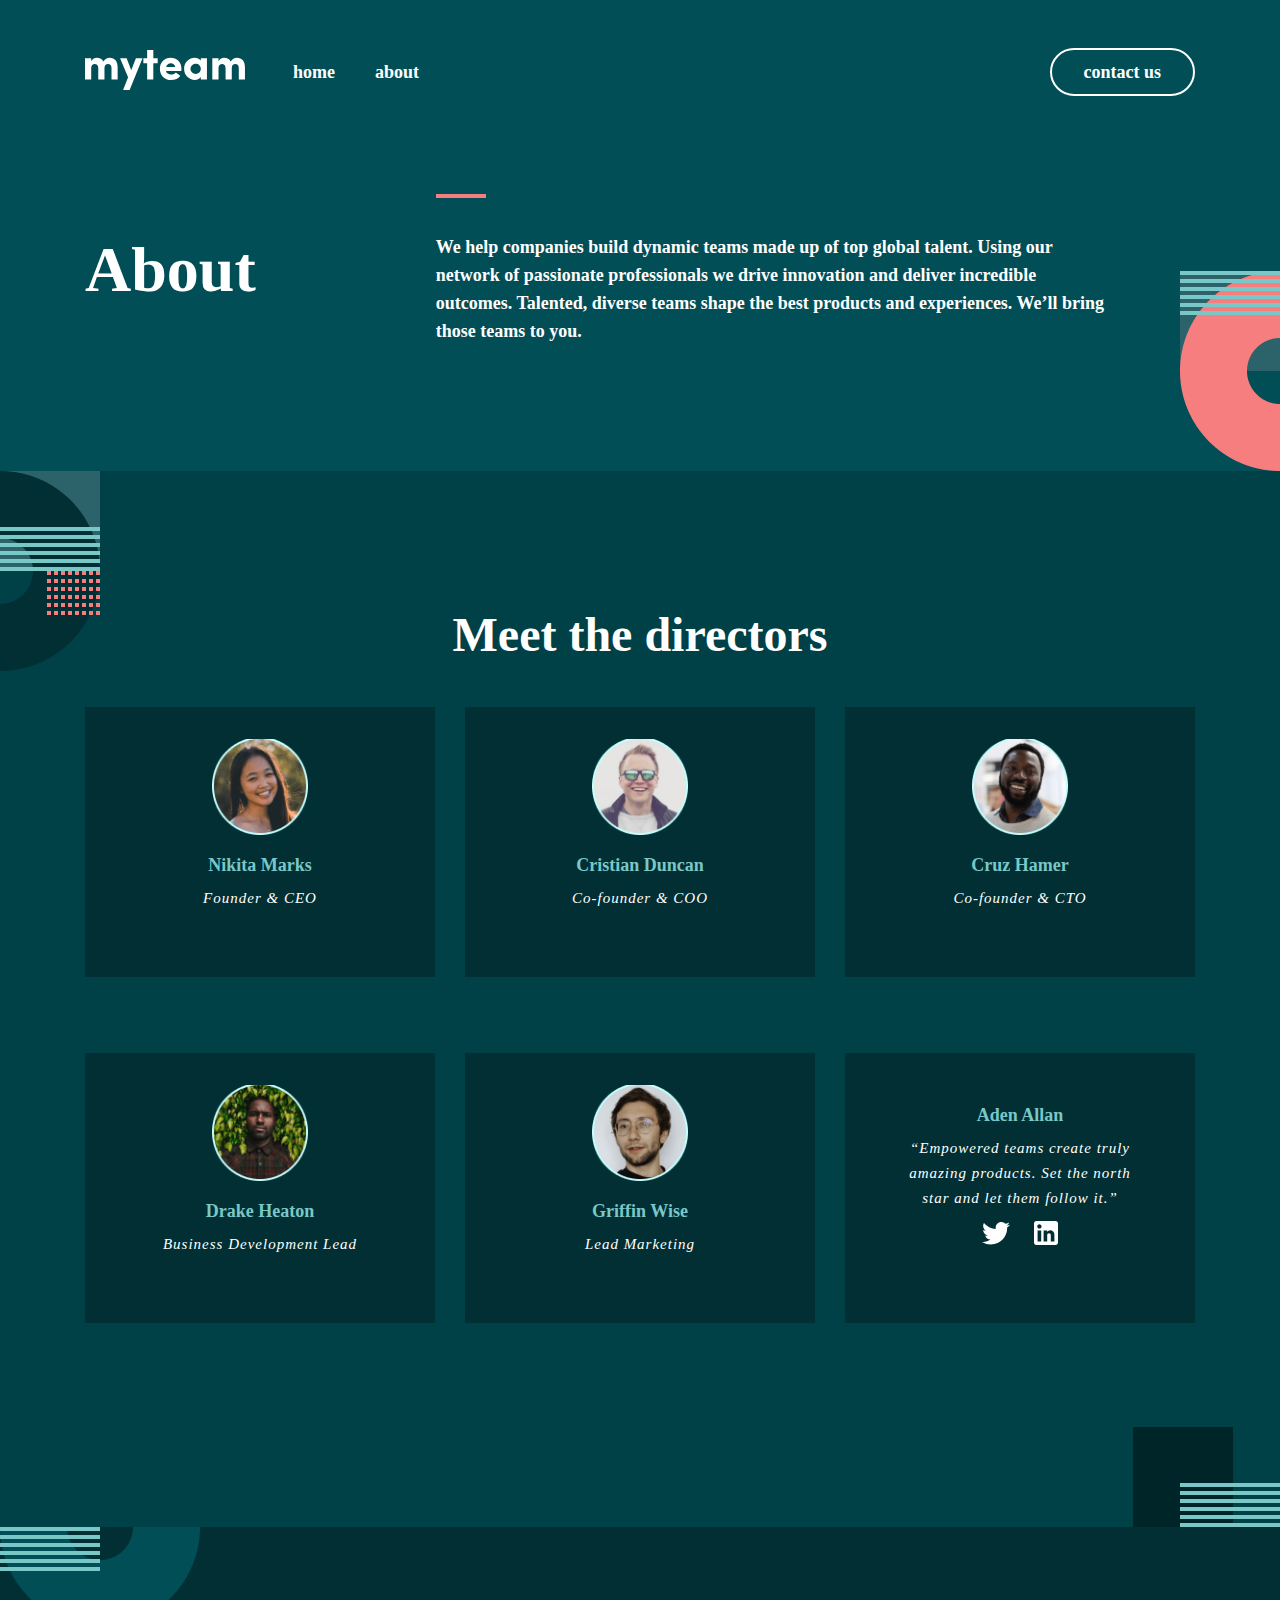
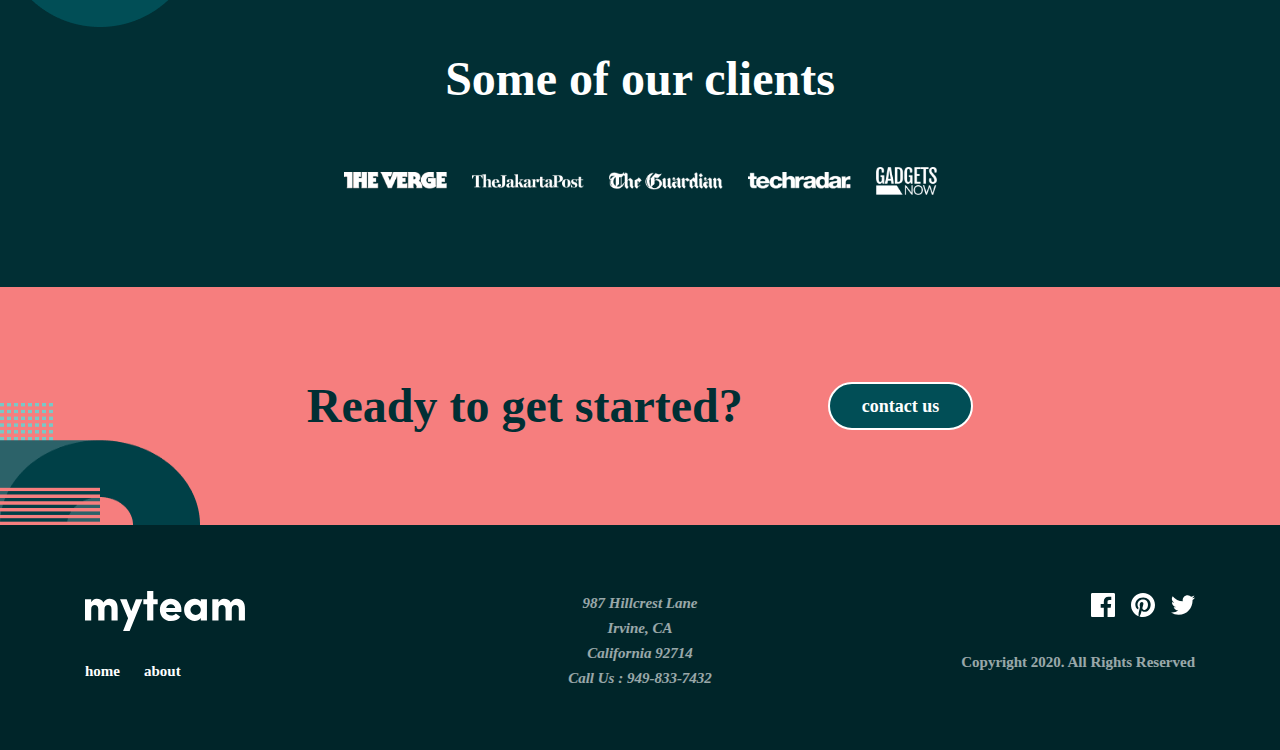
==== about-page.html @ 1e16a273 "add about page and contacts page" ====
<!DOCTYPE html>
<html lang="en">
<head>
  <meta charset="UTF-8">
  <meta http-equiv="X-UA-Compatible" content="IE=edge">
  <meta name="viewport" content="width=device-width, initial-scale=1.0">
  <title>Document</title>
  <link rel="stylesheet" href="./css/main.min.css">
</head>
<body>
    <div id="about">
        <div class="container">
            <div class="about__wrapper">

                <header class="hero__header site-header">
                    <div class="site-header__left">
                        <a class="site-header__logo-link" href="#index.html">
                            <img class=site-header__logo-img" src="./images/site-logo.svg" alt="Header logom images" width="160" height="40">
                        </a>
                        <nav class="site-header__nav nav">
                            <ul class="nav__list">
                                <li class="nav__item">
                                    <a href="index.html" class="nav__link">home</a>
                                </li>
                                <li class="nav__item">
                                    <a href="about-page.html" class="nav__link">about</a>
                                </li>
                            </ul>
                        </nav>
                    </div>
                    <a class="site-header__button" href="contacts.html" type="button">contact us</a>
                        
                            <div class="humburger">
                                <span class="humburger__content"></span>
                                <div class="humburger-box">
                                    <ul class="humburger__list">
                                        <li class="humburger__item">
                                            <a href="index.html" class="humburger__link">home</a>
                                        </li>
                                        <li class="humburger__item">
                                            <a href="about-page.html" class="humburger__link">about</a>
                                        </li>
                                        <li class="humburger__item">
                                            <a class="humburger__button" href="contacts.html" type="button">contact us</a>
                                        </li>
                                    </ul>
                                 
                                </div>
                            </div>    
                </header>
                <div class="about__hero-wrapper">
                    <h1 class="about__hero-title">About</h1>
                    <p class="about__hero-text">We help companies build dynamic teams made up of top global talent. Using our network of passionate professionals we drive innovation and deliver incredible outcomes. Talented, diverse teams shape the best products and experiences. We’ll bring those teams to you.</p>
                </div>
            </div>
        </div>
    </div>
    <section id="directors">
        <div class="container">
            <h2 class="directors__title">Meet the directors</h2>
            <ul class="directors__list">
                <li class="directors__item">
                    <img class="directors__item-img" src="./images/director-one.png" alt="Nikita director" width="96" height="96">
                    <span class="directors__item-name">Nikita Marks</span>
                    <span class="directors__item-company">Founder & CEO</span>
                </li>
                <li class="directors__item">
                    <img class="directors__item-img" src="./images/director-two.png" alt="Cristina director" width="96" height="96">
                    <span class="directors__item-name">Cristian Duncan</span>
                    <span class="directors__item-company">Co-founder & COO</span>
                </li>
                <li class="directors__item">
                    <img class="directors__item-img" src="./images/director-three.png" alt="Cruz director" width="96" height="96">
                    <span class="directors__item-name">Cruz Hamer</span>
                    <span class="directors__item-company">Co-founder & CTO</span>
                </li>
                <li class="directors__item">
                    <img class="directors__item-img" src="./images/director-four.png" alt="Drake director" width="96" height="96">
                    <span class="directors__item-name">Drake Heaton</span>
                    <span class="directors__item-company">Business Development Lead</span>
                </li>
                <li class="directors__item">
                    <img class="directors__item-img" src="./images/director-five.png" alt="Griffin director" width="96" height="96">
                    <span class="directors__item-name">Griffin Wise</span>
                    <span class="directors__item-company">Lead Marketing</span>
                </li>
                <li class="directors__item">
                    <span class="directors__item-name">Aden Allan</span>
                    <span class="directors__item-company directors__item-text">“Empowered teams create truly amazing products. Set the north star and let them follow it.”</span>
                    <span class="directors__item-last">
                        <img src="./images/twitter.svg" alt="twitter icon" width="28" height="24">
                        <img src="./images/in-icon.svg" alt="in-icon" width="24" height="15">
                    </span>
                </li>
            </ul>
        </div>
    </section>
    <section id="our-clients">
        <div class="container">
            <h2 class="our-clients__title">Some of our clients</h2>
            <ul class="our-clients__list">
                <li class="our-clients__item">
                    <img src="./images/our-client-one.png" alt="client-one" width="147" height="24">
                </li>
                <li class="our-clients__item">
                    <img src="./images/our-client-two.png" alt="client-two" width="162" height="20">
                </li>
                <li class="our-clients__item">
                    <img src="./images/our-client-three.png" alt="client-three" width="160" height="25">
                </li>
                <li class="our-clients__item">
                    <img src="./images/our-client-four.png" alt="client-four" width="147" height="25">
                </li>
                <li class="our-clients__item">
                    <img src="./images/our-client-five.png" alt="client-five" width="86" height="40">
                </li>
            </ul>
        </div>
    </section>
    <section id="ready-to-get">
        <div class="container">
            <div class="ready-to-get__wrapper">
                <h2 class="ready-to-get__title">Ready to get started?</h2>
                <a class="site-header__button" href="contacts.html" type="button">contact us</a>
            </div>
        </div>
    </section>
  <footer id="site-footer">
      <div class="container">
          <div class="site-footer__wrapper">
              
            <a href="#" class="site-footer__logo-link">
                <svg width="160" height="40" fill="none" xmlns="http://www.w3.org/2000/svg"><path fill-rule="evenodd" clip-rule="evenodd" d="M68.317 29.531V13.214H72.7V8.192h-4.383V0h-6.17v8.192h-3.793v5.022h3.793v16.317h6.17zM6.214 18.237V29.53H0V8.192h6.214v3.103c.508-1.101 1.235-1.972 2.18-2.612a6.251 6.251 0 013.27-.915c3.3 0 5.53 1.25 6.694 3.75 1.526-2.53 3.597-3.795 6.213-3.795s4.615.841 5.996 2.522c1.38 1.682 2.071 4.07 2.071 7.166v12.12H26.49V18.147c0-1.31-.313-2.343-.938-3.102-.654-.76-1.511-1.139-2.572-1.139-1.061 0-1.912.357-2.551 1.072-.64.714-.96 1.8-.96 3.259V29.53h-6.213V18.013c-.058-1.28-.4-2.284-1.025-3.013-.64-.73-1.468-1.094-2.485-1.094-1.018 0-1.86.35-2.53 1.05-.668.699-1.002 1.793-1.002 3.28zM57.498 8.192L44.635 40h-6.563l5.015-12.656-8.045-19.152h6.606l4.6 12.098 4.644-12.098h6.606zm37.794 17.455c-1.933 2.902-5.109 4.346-9.527 4.33-3.067 0-5.654-1.034-7.762-3.102-2.079-2.098-3.118-4.792-3.118-8.08 0-3.289 1.04-5.96 3.118-8.014 2.079-2.053 4.651-3.073 7.718-3.058 3.067 0 5.618 1.042 7.653 3.125 2.035 2.083 3.06 4.792 3.074 8.125 0 .03-.03.685-.087 1.965H81.077c.116 1.13.683 2.008 1.7 2.633 1.018.625 2.166.938 3.445.938 1.992 0 3.51-.67 4.557-2.009l4.513 3.147zm-5.102-8.683h-9.026c.233-1.16.814-2.068 1.745-2.723.9-.655 1.874-.967 2.921-.937a4.987 4.987 0 012.856.982c.858.625 1.36 1.518 1.504 2.678zm22.898 12.255c-1.177.506-2.303.744-3.379.714-2.863 0-5.349-1.027-7.456-3.08-2.108-2.054-3.162-4.725-3.162-8.014 0-3.288 1.09-5.96 3.271-8.013 2.18-2.054 4.629-3.088 7.347-3.103 1.105 0 2.238.246 3.401.737 1.163.49 2.057 1.19 2.682 2.098V8.192h6.148v21.34h-6.148v-2.434c-.625.908-1.526 1.615-2.704 2.12zm-2.376-5.313c-1.41 0-2.624-.476-3.641-1.428-1.047-.953-1.57-2.158-1.57-3.616 0-1.444.523-2.657 1.57-3.639 1.134-.967 2.376-1.45 3.728-1.45 1.352 0 2.522.476 3.51 1.428.989.952 1.483 2.172 1.483 3.66 0 1.489-.494 2.701-1.483 3.639-.988.938-2.187 1.406-3.597 1.406zm22.81-5.67v11.295h-6.213V8.192h6.213v3.103c.509-1.101 1.236-1.972 2.181-2.612a6.248 6.248 0 013.27-.915c3.299 0 5.531 1.25 6.693 3.75 1.527-2.53 3.598-3.795 6.214-3.795 2.616 0 4.615.841 5.996 2.522 1.38 1.682 2.071 4.07 2.071 7.166v12.12h-6.148V18.147c0-1.31-.313-2.343-.938-3.102-.654-.76-1.511-1.139-2.573-1.139-1.061 0-1.911.357-2.55 1.072-.64.714-.96 1.8-.96 3.259V29.53h-6.213V18.013c-.059-1.28-.4-2.284-1.025-3.013-.64-.73-1.468-1.094-2.486-1.094-1.017 0-1.86.35-2.529 1.05-.668.699-1.003 1.793-1.003 3.28z" fill="#fff"/></svg>
              </a>
        
            <nav class="footer-nav">
                   <ul class="footer-nav__list">
                       <li class="footer-nav__item">
                           <a href="index.html" class="footer-item__link">home</a>
                       </li>
                       <li class="footer-nav__item">
                            <a href="about-page.html" class="footer-item__link">about</a>
                        </li>
                   </ul>
            </nav>
            <address class="footer__address">987  Hillcrest Lane <br> Irvine, CA <br> California 92714 <br> Call Us : 949-833-7432</address>

            <ul class="footer__social-box social-box">
                <li class="social-box__item"><a href="#" class="social-box__link">
                    <!-- <img src="./images/facebook.svg" alt="Faacebook images" width="24" height="24">  -->
                    <svg class="social-box__img"  width="24" height="24" fill="none" xmlns="http://www.w3.org/2000/svg"><path d="M22.675 0H1.325C.593 0 0 .593 0 1.325v21.351C0 23.407.593 24 1.325 24H12.82v-9.294H9.692v-3.622h3.128V8.413c0-3.1 1.893-4.788 4.659-4.788 1.325 0 2.463.099 2.795.143v3.24l-1.918.001c-1.504 0-1.795.715-1.795 1.763v2.313h3.587l-.467 3.622h-3.12V24h6.116c.73 0 1.323-.593 1.323-1.325V1.325C24 .593 23.407 0 22.675 0z" fill="#fff"/></svg>
                </a></li>
                <li class="social-box__item"><a href="#" class="social-box__link">
                    <!-- <img src="./images/piterest.svg" alt="Pinterest images">  -->
                    <svg  class="social-box__img" width="24" height="24" fill="none" xmlns="http://www.w3.org/2000/svg"><path d="M12 0C5.373 0 0 5.372 0 12c0 5.084 3.163 9.426 7.627 11.174-.105-.949-.2-2.405.042-3.441.218-.937 1.407-5.965 1.407-5.965s-.359-.719-.359-1.782c0-1.668.967-2.914 2.171-2.914 1.023 0 1.518.769 1.518 1.69 0 1.029-.655 2.568-.994 3.995-.283 1.194.599 2.169 1.777 2.169 2.133 0 3.772-2.249 3.772-5.495 0-2.873-2.064-4.882-5.012-4.882-3.414 0-5.418 2.561-5.418 5.207 0 1.031.397 2.138.893 2.738a.36.36 0 01.083.345l-.333 1.36c-.053.22-.174.267-.402.161-1.499-.698-2.436-2.889-2.436-4.649 0-3.785 2.75-7.262 7.929-7.262 4.163 0 7.398 2.967 7.398 6.931 0 4.136-2.607 7.464-6.227 7.464-1.216 0-2.359-.631-2.75-1.378l-.748 2.853c-.271 1.043-1.002 2.35-1.492 3.146C9.57 23.812 10.763 24 12 24c6.627 0 12-5.373 12-12 0-6.628-5.373-12-12-12z" fill="#fff"/></svg>
                </a></li>
                <li class="social-box__item"><a href="#" class="social-box__link">
                   <!-- <img src="./images/twitter.svg" alt="Twitter images">  -->
                    <svg class="social-box__img" width="24" height="20" fill="none" xmlns="http://www.w3.org/2000/svg"><path d="M24 2.557a9.83 9.83 0 01-2.828.775A4.932 4.932 0 0023.337.608a9.864 9.864 0 01-3.127 1.195A4.916 4.916 0 0016.616.248c-3.179 0-5.515 2.966-4.797 6.045A13.978 13.978 0 011.671 1.149a4.93 4.93 0 001.523 6.574 4.903 4.903 0 01-2.229-.616c-.054 2.281 1.581 4.415 3.949 4.89a4.935 4.935 0 01-2.224.084 4.928 4.928 0 004.6 3.419A9.9 9.9 0 010 17.54a13.94 13.94 0 007.548 2.212c9.142 0 14.307-7.721 13.995-14.646A10.025 10.025 0 0024 2.557z" fill="#fff"/></svg>
                </a></li>
            </ul>
            <p class="footer__text">Copyright 2020. All Rights Reserved</p>
            </div>
        </div>
    
    
        </footer>
    </body>
</html>
---- css/main.min.css ----
/*! normalize.css v8.0.1 | MIT License | github.com/necolas/normalize.css */html{line-height:1.15;-webkit-text-size-adjust:100%}body{margin:0}main{display:block}h1{font-size:2em;margin:.67em 0}hr{box-sizing:content-box;height:0;overflow:visible}pre{font-family:monospace,monospace;font-size:1em}a{background-color:transparent}abbr[title]{border-bottom:none;text-decoration:underline;-webkit-text-decoration:underline dotted;text-decoration:underline dotted}b,strong{font-weight:bolder}code,kbd,samp{font-family:monospace,monospace;font-size:1em}small{font-size:80%}sub,sup{font-size:75%;line-height:0;position:relative;vertical-align:baseline}sub{bottom:-0.25em}sup{top:-0.5em}img{border-style:none}button,input,optgroup,select,textarea{font-family:inherit;font-size:100%;line-height:1.15;margin:0}button,input{overflow:visible}button,select{text-transform:none}button,[type=button],[type=reset],[type=submit]{-webkit-appearance:button}button::-moz-focus-inner,[type=button]::-moz-focus-inner,[type=reset]::-moz-focus-inner,[type=submit]::-moz-focus-inner{border-style:none;padding:0}button:-moz-focusring,[type=button]:-moz-focusring,[type=reset]:-moz-focusring,[type=submit]:-moz-focusring{outline:1px dotted ButtonText}fieldset{padding:.35em .75em .625em}legend{box-sizing:border-box;color:inherit;display:table;max-width:100%;padding:0;white-space:normal}progress{vertical-align:baseline}textarea{overflow:auto}[type=checkbox],[type=radio]{box-sizing:border-box;padding:0}[type=number]::-webkit-inner-spin-button,[type=number]::-webkit-outer-spin-button{height:auto}[type=search]{-webkit-appearance:textfield;outline-offset:-2px}[type=search]::-webkit-search-decoration{-webkit-appearance:none}::-webkit-file-upload-button{-webkit-appearance:button;font:inherit}details{display:block}summary{display:list-item}template{display:none}[hidden]{display:none}html{box-sizing:border-box;height:100%;scroll-behavior:smooth}*,*::before,*::after{box-sizing:inherit}body{display:flex;flex-direction:column;height:100%;padding:0;margin:0;font-family:Livvic;overflow-x:hidden;background-color:#fff}img{max-width:100%;height:auto}@font-face{font-family:"Livvic";src:url("./fonts/Livvic-Bold.woff2") format("woff2"),url("./fonts/Livvic-Bold.woff") format("woff");font-weight:bold;font-style:normal;font-display:swap}@font-face{font-family:"Livvic";src:url("./fonts/Livvic-SemiBold.woff2") format("woff2"),url("./fonts/Livvic-SemiBold.woff") format("woff");font-weight:600;font-style:normal;font-display:swap}@font-face{font-family:"Livvic";src:url("./fonts/Livvic-SemiBoldItalic.woff2") format("woff2"),url("./fonts/Livvic-SemiBoldItalic.woff") format("woff");font-weight:600;font-style:italic;font-display:swap}@font-face{font-family:"Livvic";src:url("./fonts/Livvic-Medium.woff2") format("woff2"),url("./fonts/Livvic-Medium.woff") format("woff");font-weight:500;font-style:normal;font-display:swap}.visually-hidden{clip:rect(0 0 0 0);-webkit-clip-path:inset(50%);clip-path:inset(50%);height:1px;overflow:hidden;position:absolute;white-space:nowrap;width:1px}.container{max-width:1150px;margin-left:auto;margin-right:auto;padding-left:20px;padding-right:20px}.site-header{display:flex;align-items:center;justify-content:space-between;margin-bottom:80px}.site-header__left{display:flex;align-items:center}.site-header__nav{display:none}.site-header__button{display:none}.humburger{position:relative;width:35px;height:35px;border-radius:15%;display:flex;justify-content:center;align-items:center}.humburger-box{display:none;position:fixed;width:250px;height:200vh;top:0px;right:0px;background-color:#2c6269;z-index:1}.humburger__content{position:relative;display:block;width:50%;height:2px;background-color:#fff;border-radius:10px;z-index:2}.humburger__button{display:inline-block;display:inline-block;text-decoration:none;border:2px solid #fff;border-radius:24px;color:#fff;padding:6px 25px;font-size:14px;line-height:20px;background:#014e56;font-style:normal;font-weight:600;transition:all .3s ease;margin-top:8px}.humburger__button:hover{background-color:#fff;color:#002529;cursor:pointer}.humburger__content::before{display:block;position:absolute;width:100%;top:-8px;height:2px;background-color:#fff;content:" ";transition:all .2s ease-in;transform-origin:center}.humburger__content::after{position:absolute;content:"";display:block;width:100%;height:2px;background-color:#fff;top:8px;transition:all .2s ease-in;transform-origin:center}.humburger__list{list-style-type:none;padding:0;margin:0;width:200px;position:absolute;right:30px;top:120px}.humburger__link{display:inline-block;text-decoration:none;font-style:normal;font-weight:600;font-size:18px;line-height:28px;color:#fff}.humburger__link:hover{color:#f67e7e}.humburger:hover .humburger-box{display:block}.humburger:hover .humburger__content{height:0}.humburger:hover+.humburger-box{display:block}.humburger:hover .humburger__content::before{transform:translateY(8px) rotate(45deg)}.humburger:hover .humburger__content::after{transform:translateY(-8px) rotate(-45deg)}@media only screen and (min-width: 426PX){.humburger{width:45px;height:45px}}@media only screen and (min-width: 600px){.humburger{display:none}.site-header__nav{display:block;margin-left:48px}.nav__list{list-style-type:none;padding:0;margin:0;display:flex}.nav__item~.nav__item{margin-left:40px}.nav__link{display:inline-block;text-decoration:none;color:#fff;font-style:normal;font-weight:600;font-size:18px;line-height:28px;transition:all .3s ease}.nav__link:hover{color:#f67e7e}.site-header__button{display:inline-block;text-decoration:none;display:block;border:2px solid #fff;border-radius:24px;color:#fff;padding:8px 32px;font-size:18px;line-height:28px;background:#014e56;font-style:normal;font-weight:600;transition:all .3s ease}.site-header__button:hover{background-color:#fff;color:#002529;cursor:pointer}.site-header__button:active{background-color:#c52222}}.hero{background-color:#014e56}.hero__wrapper{padding-top:48px;padding-bottom:197px;background-image:url(../images/hero-bg-img-2.png);background-repeat:no-repeat;background-size:310px auto;background-position:bottom 0px center}.hero__title{max-width:200px;font-style:normal;font-weight:bold;font-size:40px;line-height:40px;color:#fff;text-align:center;margin:0;margin-bottom:18px;margin-left:auto;margin-right:auto}.hero__title--red-word{color:#f67e7e}.hero__text{font-style:normal;font-weight:600;font-size:15px;line-height:28px;color:#fff;text-align:center;margin:0}@media only screen and (min-width: 426PX){.hero__title{max-width:500px;margin-left:auto;margin-right:auto;font-size:64px;line-height:56px}}@media only screen and (min-width: 600PX){.hero__title{max-width:500px;margin-left:auto;margin-right:auto;font-size:64px;line-height:56px}.hero__text{width:430px;margin-left:auto;margin-right:auto}}@media only screen and (min-width: 1000px){.hero{background-image:url(../images/hero-bg-img-left.png);background-repeat:no-repeat;background-size:100px auto;background-position:left center}.hero__wrapper{background-position:bottom 0 right 60px}.hero__content{display:flex;align-items:flex-end;justify-content:space-between}.hero__title{max-width:635px;font-weight:bold;font-size:100px;line-height:100px;text-align:left;margin:0}.hero__text{max-width:400px;text-align:left;font-weight:600;font-size:18px;line-height:28px;margin:0}.hero__text::before{content:"";display:block;width:50px;height:4px;background-color:#79c8c7;margin-bottom:70px}}#manage-build{background-color:#012f34;background-image:url(../images/manage-build-bg-right.png);background-repeat:no-repeat;background-position:top 0 right 0}.manage-build__wrapper{padding-top:198px;padding-bottom:64px}.manage-build__title{width:220px;font-style:normal;font-weight:bold;font-size:32px;line-height:32px;color:#fff;margin:0;margin-bottom:56px;position:relative}.manage-build__title::before{width:50px;height:4px;background-color:#f67e7e;display:block;content:"";position:absolute;top:-32px}.manage-build__list{list-style-type:none;padding:0;margin:0}.manage-build__item{text-align:center;position:relative}.manage-build__item~.manage-build__item{margin-top:48px}.manage-build__icon-place{width:56px;height:56px;background-color:#2c6269;border-radius:50%;display:block;margin-left:auto;margin-right:auto;position:relative}.manage-build__item:nth-child(1) .manage-build__icon-place:before{background-image:url(../images/Experienced-Individuals-icon.svg);background-repeat:no-repeat;background-size:50px auto;position:absolute;left:-13px;top:-14px;width:56px;height:56px;display:inline-block;content:""}.manage-build__item:nth-child(2) .manage-build__icon-place:before{background-image:url(../images/Easy-to-Implement.svg);background-repeat:no-repeat;background-size:50px auto;position:absolute;left:-13px;top:-14px;width:56px;height:56px;display:inline-block;content:""}.manage-build__item:nth-child(3) .manage-build__icon-place:before{background-image:url(../images/Enhanced-Productivity.svg);background-repeat:no-repeat;background-size:50px auto;position:absolute;left:-13px;top:-14px;width:56px;height:56px;display:inline-block;content:""}.manage-build__item-title{font-style:normal;font-weight:bold;font-size:18px;line-height:28px;color:#f67e7e;margin:0;margin-bottom:8px}.manage-build__item-text{font-style:normal;font-weight:600;font-size:15px;line-height:25px;color:#fff;mix-blend-mode:normal;opacity:.8;margin:0;padding:0;text-align:center}@media only screen and (min-width: 480px){.manage-build__title{width:370px}}@media only screen and (min-width: 555px){.manage-build__title{width:445px}}@media only screen and (min-width: 668px){.manage-build__title{width:573px;text-align:left;padding-right:80px;margin-left:auto;margin-right:auto}.manage-build__item{width:573px;-moz-text-align-last:left;text-align-last:left;padding-left:80px;margin-left:auto;margin-right:auto}.manage-build__item-text{text-align:left}.manage-build__icon-place{position:absolute;left:0;top:16px}}@media only screen and (min-width: 1000px){.manage-build__title{font-size:48px;line-height:48px;width:445px}.manage-build__wrapper{display:flex}}#sucsess-stories{background-color:#004047;background-image:url(../images/sucsess-stories-bg-top-img.png),url(../images/sucsess-stories-bg-bottom-img.png);background-size:147px 100px,200px 100px;background-position:left 0 top 0,bottom 0 right 0;background-repeat:no-repeat}.sucsess-stories__wrapper{padding-top:140px;padding-bottom:140px;display:block}.sucsess-stories__title{max-width:530px;margin-left:auto;margin-right:auto;font-style:normal;font-weight:bold;font-size:32px;line-height:32px;text-align:center;color:#fff;margin-bottom:84px}.sucsess-stories__title--blue{color:#79c8c7}.sucsess-stories__list{list-style-type:none;padding:0;margin:0}.sucsess-stories__item::before{background-image:url(../images/comma.png);background-size:67px 56px;background-repeat:no-repeat;width:67px;height:56px;display:block;margin-left:auto;margin-right:auto;margin-bottom:-21px;content:""}.sucsess-stories__item:not(:last-child){margin-bottom:80px}.sucsess-stories__item-text{max-width:534px;color:#fff;font-style:normal;font-weight:600;font-size:15px;line-height:25px;text-align:center;margin:0;margin-left:auto;margin-right:auto;margin-bottom:16px}.sucsess-stories__item-title{font-style:normal;font-weight:bold;font-size:18px;line-height:28px;text-align:center;color:#79c8c7;display:block;margin-bottom:2px}.sucsess-stories__item-subtitle{font-style:italic;font-weight:500;font-size:13px;line-height:18px;text-align:center;color:#fff;display:block}.sucsess-stories__item-img{display:block;margin-left:auto;margin-right:auto;margin-top:16px}@media only screen and (min-width: 920px){.sucsess-stories__title{font-weight:bold;font-size:48px;line-height:48px;text-align:center;max-width:900px}.sucsess-stories__list{display:flex;justify-content:space-between;align-items:flex-start}.sucsess-stories__item~.sucsess-stories__item{margin-left:40px}}#ready-to-get{background-color:#f67e7e;background-image:url(../images/ready-to-get-started-bg-img.png);background-repeat:no-repeat;background-size:200px 122px;background-position:left 0 bottom 0}.ready-to-get__wrapper{padding-top:95px;padding-bottom:95px;display:flex;flex-direction:column;align-items:center}.ready-to-get__title{font-style:normal;font-weight:bold;font-size:32px;line-height:32px;text-align:center;color:#012f34;width:280px;margin:0;margin-bottom:24px}.ready-to-get__button{display:inline-block;text-decoration:none;border:2px solid #012f34;background:#f67e7e;padding:9px 33px 11px 32px;border-radius:24px;font-style:normal;font-weight:600;font-size:18px;line-height:28px;color:#012f34;outline:none;transition:all .3s ease}.ready-to-get__button:hover{background-color:#012f34;color:#fff;cursor:pointer}.ready-to-get__button:active{color:#f67e7e;background-color:#fff;border:2px solid #012f34}@media only screen and (min-width: 600px){.ready-to-get__wrapper{flex-direction:row;justify-content:center;align-items:center}.ready-to-get__title{width:auto;margin:0;margin-right:85px}}@media only screen and (min-width: 800px){.ready-to-get__title{font-size:48px;line-height:48px}}#site-footer{background-color:#002529}.site-footer__wrapper{padding-top:66px;padding-bottom:66px;display:flex;flex-direction:column;align-items:center;position:relative}.site-footer__logo-link{display:inline-block;text-decoration:none;margin-bottom:24px}.footer-nav__list{list-style-type:none;padding:0;margin:0;display:flex;align-items:center;justify-content:center;margin-bottom:24px}.footer-nav__item~.footer-nav__item{margin-left:24px}.footer-item__link{display:inline-block;text-decoration:none;font-style:normal;font-weight:600;font-size:15px;line-height:25px;color:#fff}.footer-nav__item:hover .footer-item__link{color:#f67e7e}.footer-nav__item:active .footer-item__link{transform:scale(0.9)}.footer__address{font-style:italic;font-weight:600;font-size:15px;line-height:25px;text-align:center;mix-blend-mode:normal;opacity:.6;color:#fff;margin-bottom:40px}.footer__social-box{list-style-type:none;padding:0;margin:0;display:flex;align-items:center;justify-content:center}.social-box__img{transition:all .3s ease}.social-box__img:hover path{fill:#f67e7e}.social-box__item~.social-box__item{margin-left:16px}.footer__text{font-style:normal;font-weight:600;font-size:15px;line-height:25px;text-align:center;color:#fff;mix-blend-mode:normal;opacity:.6}@media only screen and (min-width: 600px){.site-footer__wrapper{display:block}.footer-nav__list{justify-content:flex-start;position:relative;margin:0;margin-top:25px}.footer__address{text-align:right;margin-top:-110px}.footer__social-box{justify-content:flex-start}.footer__text{text-align:right;position:absolute;right:0;bottom:60px}}@media only screen and (min-width: 770px){.site-footer__wrapper{display:block}.footer-nav__list{justify-content:flex-start;position:relative;margin:0}.footer__address{text-align:center;position:absolute;margin:0;top:66px;left:50%;transform:translate(-50%)}.footer__social-box{justify-content:flex-end;position:absolute;right:0;top:68px}.footer__text{text-align:right}}#about{background-color:#014e56;background-image:url(../images/about-sec-bg-img.png);background-repeat:no-repeat;background-size:200px 200px;background-position:right -100px bottom -100px}.about__wrapper{padding-top:48px;padding-bottom:108px}.about__hero-wrapper{display:flex;flex-direction:column;align-items:center}.about__hero-title{font-style:normal;font-weight:bold;font-size:40px;line-height:40px;text-align:center;color:#fff;margin-bottom:18px}.about__hero-text{font-style:normal;font-weight:600;font-size:15px;line-height:28px;text-align:center;color:#fff;max-width:457px}@media only screen and (min-width: 426PX){.about__hero-title{font-size:58px;line-height:56px}}@media only screen and (min-width: 600PX){.about__hero-title{font-size:64px}}@media only screen and (min-width: 650PX){#about{background-image:url(../images/about-sec-bg-img.png);background-repeat:no-repeat;background-size:200px 200px;background-position:right -100px bottom 0px}}@media only screen and (min-width: 770PX){.about__hero-text{max-width:580px}}@media only screen and (min-width: 1000px){.about__hero-wrapper{flex-direction:row;align-items:center}.about__hero-title{font-size:64px;line-height:100px;margin:0;margin-right:180px}.about__hero-text{max-width:580px;text-align:left;font-weight:600;font-size:18px;line-height:28px}.about__hero-text::before{content:"";display:block;width:50px;height:4px;background-color:#f67e7e;margin-bottom:35px}}@media only screen and (min-width: 1100PX){.about__hero-text{max-width:675px}}#directors{background-color:#004047;padding-top:88px;padding-bottom:116px;background-image:url(../images/director-sec-bg-bottom.png),url(../images/director-sec-bg-top.png);background-repeat:no-repeat;background-size:147px 100px,200px 200px;background-position:right 0px bottom 0px,left -100px top -100px}.directors__title{font-style:normal;font-weight:bold;font-size:32px;line-height:32px;text-align:center;color:#fff;margin-bottom:48px}.directors__list{list-style-type:none;padding:0;margin:0;display:flex;flex-direction:column;align-items:center}.directors__item{background-color:#012f34;padding:32px 24px 56px 24px;display:flex;flex-direction:column;align-items:center;width:100%}.directors__item~.directors__item{margin-top:52px}.directors__item-name{margin-top:16px;font-style:normal;font-weight:bold;font-size:18px;line-height:28px;text-align:center;color:#79c8c7}.directors__item-company{font-style:italic;font-weight:500;font-size:15px;line-height:25px;text-align:center;color:#fff;width:235px;margin-bottom:10px}.directors__item-last img{margin-left:10px;margin-right:10px}@media only screen and (min-width: 370px){.directors__item{max-width:327px}}@media only screen and (min-width: 520px){.directors__item{max-width:400px}.directors__item-img{width:110px;height:110px}.directors__item-name{font-size:23px;margin-bottom:7px}.directors__item-company{font-size:18px;letter-spacing:5px}.directors__item-text{letter-spacing:2px}}@media only screen and (min-width: 615px){#directors{background-position:right 0px bottom 0px,left -100px top 0px}#directors{padding-top:100px;padding-bottom:128px}.directors__list{flex-direction:row;flex-wrap:wrap;align-items:stretch;justify-content:center}.directors__item{width:281px;margin-bottom:76px}.directors__item~.directors__item{margin-top:0}.directors__item:nth-child(even){margin-left:11px}.directors__item-img{width:96px;height:96px}.directors__item-name{font-size:18px}.directors__item-company{font-size:15px;letter-spacing:1px}.directors__item-text{letter-spacing:1px}}@media only screen and (min-width: 815px){.directors__title{font-size:48px;line-height:48px}.directors__item:nth-child(even){margin-left:50px}.directors__item{width:350px}}@media only screen and (min-width: 1130px){.directors__item:nth-child(even){margin-left:70px}}@media only screen and (min-width: 1150px){.directors__item:nth-child(1n){margin-left:30px}.directors__item:nth-child(1),.directors__item:nth-child(4){margin-left:0px}}#our-clients{background-color:#012f34;padding-top:88px;padding-bottom:88px;background-image:url(../images/our-client-bg-img.png);background-repeat:no-repeat;background-size:200px 200px;background-position:left -100px top -100px}.our-clients__title{font-style:normal;font-weight:bold;font-size:32px;line-height:32px;text-align:center;color:#fff;margin-bottom:64px}.our-clients__list{list-style-type:none;padding:0;margin:0;display:flex;flex-direction:column;align-items:center;justify-content:center}.our-clients__item{width:162px;text-align:center;margin-left:25px;margin-right:25px}.our-clients__item:not(:last-child){margin-bottom:56px}@media only screen and (min-width: 540px){.our-clients__list{flex-direction:row;flex-wrap:wrap}.our-clients__item:not(:last-child){margin-bottom:0px}.our-clients__item{margin-top:50px}.our-clients__title{font-size:42px;line-height:42px}}@media only screen and (min-width: 680px){#our-clients{background-position:left 0px top -100px}.our-clients__title{font-size:48px;line-height:48px}.our-clients__item:nth-child(1) img{width:103px}.our-clients__item:nth-child(2) img{width:112px}.our-clients__item:nth-child(3) img{width:114px}.our-clients__item:nth-child(4) img{width:103px}.our-clients__item:nth-child(5){width:61px}.our-clients__item{width:auto;margin:0}.our-clients__item~.our-clients__item{margin-left:25px}}#contact{background-color:#014e56;padding-top:64px;padding-bottom:88px}.contact__title{font-style:normal;font-weight:bold;font-size:40px;line-height:40px;text-align:center;color:#fff}.contact__subtitle{font-style:normal;font-weight:bold;font-size:32px;line-height:48px;text-align:center;display:block;margin-bottom:40px;color:#f67e7e}.contact__list{list-style-type:none;padding:0;margin:0}.contact__item{text-align:left;position:relative;margin-bottom:25px;display:flex;align-items:center;max-width:400px;margin-left:auto;margin-right:auto}.contact__icon-place{width:50px;height:50px;background-color:#2c6269;border-radius:50%;display:block;margin-right:15px;margin-left:15px;position:relative}.contact__item-text{font-style:normal;font-weight:bold;font-size:18px;line-height:28px;color:#fff}.contact__item:nth-child(1) .contact__icon-place:before{background-image:url(../images/Experienced-Individuals-icon.svg);background-repeat:no-repeat;background-size:50px auto;position:absolute;left:-13px;top:-14px;width:56px;height:56px;display:inline-block;content:""}.contact__item:nth-child(2) .contact__icon-place:before{background-image:url(../images/Easy-to-Implement.svg);background-repeat:no-repeat;background-size:50px auto;position:absolute;left:-13px;top:-14px;width:56px;height:56px;display:inline-block;content:""}.contact__item:nth-child(3) .contact__icon-place:before{background-image:url(../images/Enhanced-Productivity.svg);background-repeat:no-repeat;background-size:50px auto;position:absolute;left:-13px;top:-14px;width:56px;height:56px;display:inline-block;content:""}.contact__input{width:100%;height:60px;background-color:#014e56;outline:none;border:none;border-bottom:1px solid #fff;font-style:normal;font-weight:600;font-size:15px;line-height:25px;letter-spacing:-0.115385px;color:rgba(255,255,255,.6);mix-blend-mode:normal;margin-bottom:15px}.textarea{height:80px}.contact__form-button{background-color:#fff;border:2px solid #fff;box-sizing:border-box;border-radius:24px;color:#004047;padding:10px 32px;transition:all .3s ease}.contact__form-button:hover{color:#fff;background-color:#004047}.contact__form-button:active{color:#fff;background-color:#470000}/*# sourceMappingURL=main.min.css.map */
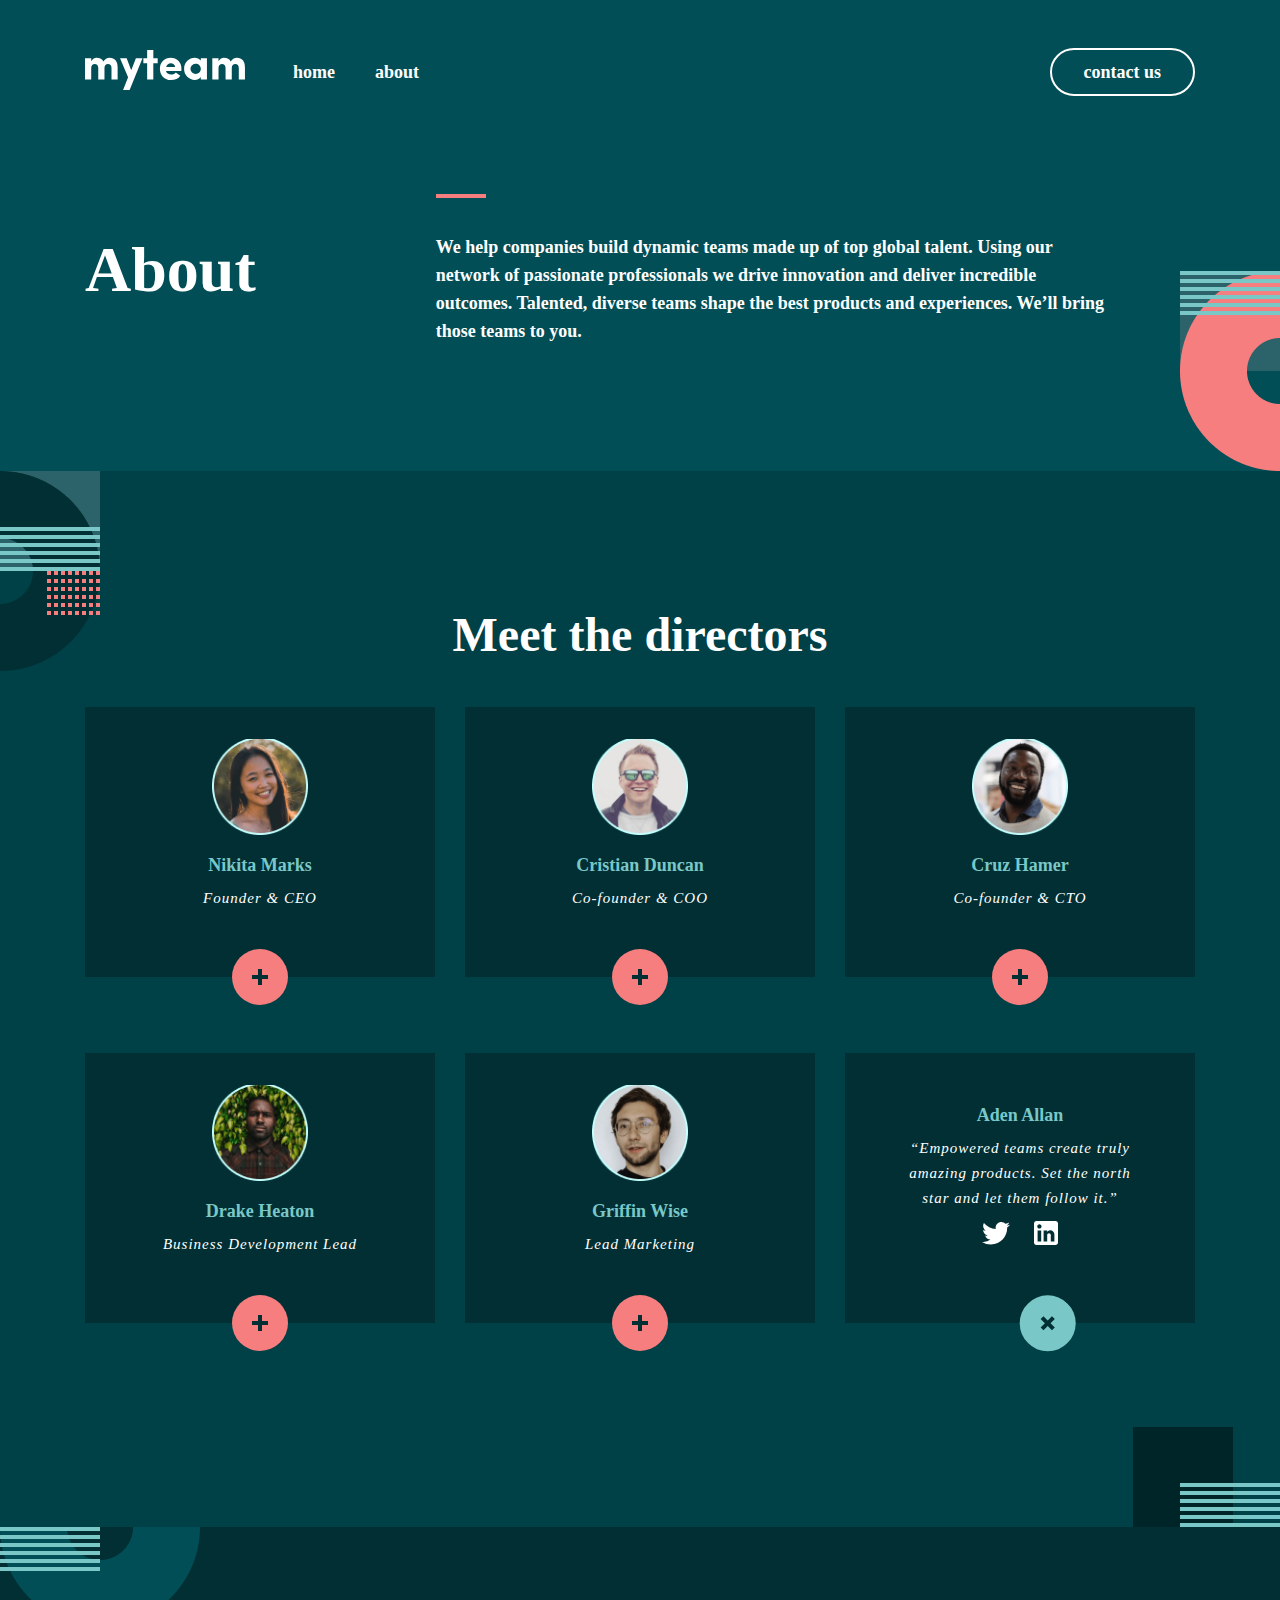
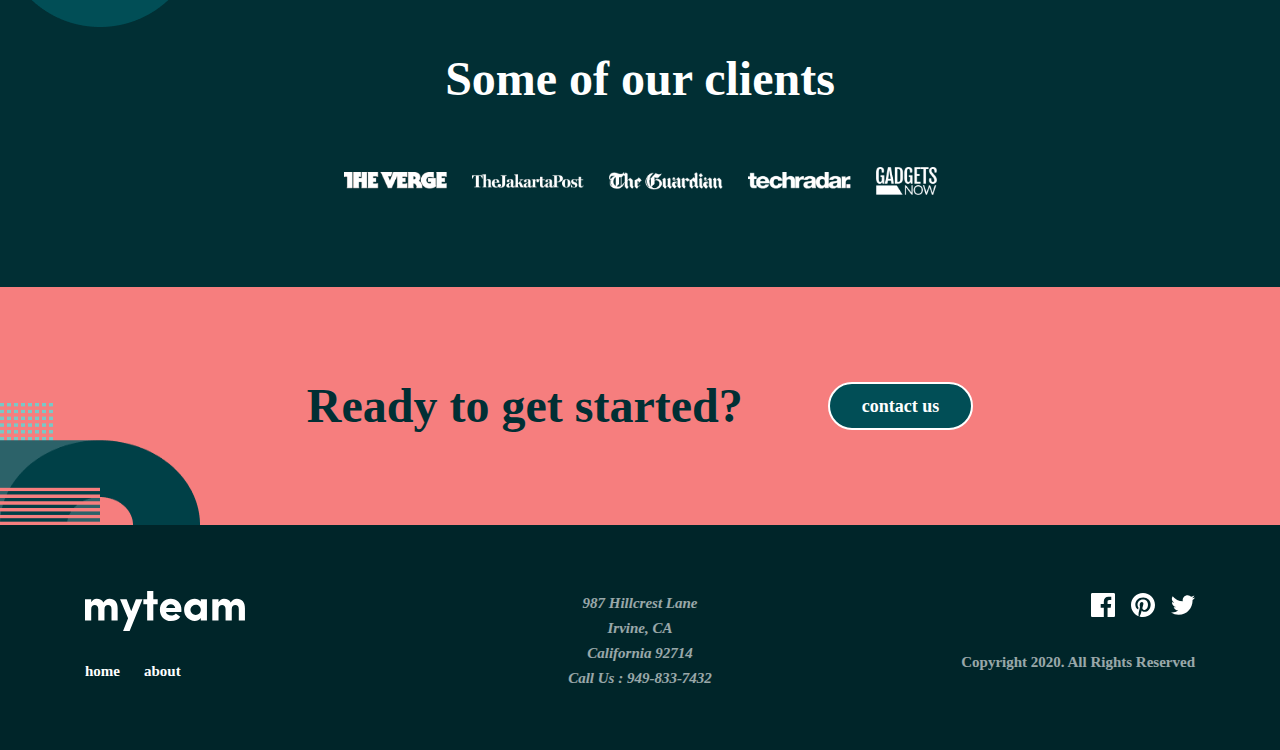
==== commit 3523df09: "add plus icon" ====
--- a/about-page.html
+++ b/about-page.html
@@ -63,26 +63,35 @@
                     <img class="directors__item-img" src="./images/director-one.png" alt="Nikita director" width="96" height="96">
                     <span class="directors__item-name">Nikita Marks</span>
                     <span class="directors__item-company">Founder & CEO</span>
+                    <svg class="plus" width="56" height="56" fill="none" xmlns="http://www.w3.org/2000/svg"><circle class="circle" cx="28" cy="28" r="28" fill="#F67E7E"/><path  fill-rule="evenodd" clip-rule="evenodd" d="M30 20h-4v6h-6v4h6v6h4v-6h6v-4h-6v-6z" fill="#012F34"/></svg>
                 </li>
                 <li class="directors__item">
                     <img class="directors__item-img" src="./images/director-two.png" alt="Cristina director" width="96" height="96">
                     <span class="directors__item-name">Cristian Duncan</span>
                     <span class="directors__item-company">Co-founder & COO</span>
+                    <svg class="plus" width="56" height="56" fill="none" xmlns="http://www.w3.org/2000/svg"><circle class="circle" cx="28" cy="28" r="28" fill="#F67E7E"/><path  fill-rule="evenodd" clip-rule="evenodd" d="M30 20h-4v6h-6v4h6v6h4v-6h6v-4h-6v-6z" fill="#012F34"/></svg>
+
                 </li>
                 <li class="directors__item">
                     <img class="directors__item-img" src="./images/director-three.png" alt="Cruz director" width="96" height="96">
                     <span class="directors__item-name">Cruz Hamer</span>
                     <span class="directors__item-company">Co-founder & CTO</span>
+                    <svg class="plus" width="56" height="56" fill="none" xmlns="http://www.w3.org/2000/svg"><circle class="circle" cx="28" cy="28" r="28" fill="#F67E7E"/><path  fill-rule="evenodd" clip-rule="evenodd" d="M30 20h-4v6h-6v4h6v6h4v-6h6v-4h-6v-6z" fill="#012F34"/></svg>
+                    
                 </li>
                 <li class="directors__item">
                     <img class="directors__item-img" src="./images/director-four.png" alt="Drake director" width="96" height="96">
                     <span class="directors__item-name">Drake Heaton</span>
                     <span class="directors__item-company">Business Development Lead</span>
+                    <svg class="plus" width="56" height="56" fill="none" xmlns="http://www.w3.org/2000/svg"><circle class="circle" cx="28" cy="28" r="28" fill="#F67E7E"/><path  fill-rule="evenodd" clip-rule="evenodd" d="M30 20h-4v6h-6v4h6v6h4v-6h6v-4h-6v-6z" fill="#012F34"/></svg>
+                    
                 </li>
                 <li class="directors__item">
                     <img class="directors__item-img" src="./images/director-five.png" alt="Griffin director" width="96" height="96">
                     <span class="directors__item-name">Griffin Wise</span>
                     <span class="directors__item-company">Lead Marketing</span>
+                    <svg class="plus" width="56" height="56" fill="none" xmlns="http://www.w3.org/2000/svg"><circle class="circle" cx="28" cy="28" r="28" fill="#F67E7E"/><path  fill-rule="evenodd" clip-rule="evenodd" d="M30 20h-4v6h-6v4h6v6h4v-6h6v-4h-6v-6z" fill="#012F34"/></svg>
+                    
                 </li>
                 <li class="directors__item">
                     <span class="directors__item-name">Aden Allan</span>
@@ -91,6 +100,8 @@
                         <img src="./images/twitter.svg" alt="twitter icon" width="28" height="24">
                         <img src="./images/in-icon.svg" alt="in-icon" width="24" height="15">
                     </span>
+                    <svg class="plus circle-x" width="56" height="56" fill="none" xmlns="http://www.w3.org/2000/svg"><circle class="circle-bl" cx="28" cy="28" r="28" fill="#79C8C7";/><path  fill-rule="evenodd" clip-rule="evenodd" d="M30 20h-4v6h-6v4h6v6h4v-6h6v-4h-6v-6z" fill="#012F34"/></svg>
+                    
                 </li>
             </ul>
         </div>
--- a/css/main.min.css
+++ b/css/main.min.css
@@ -1 +1 @@
-/*! normalize.css v8.0.1 | MIT License | github.com/necolas/normalize.css */html{line-height:1.15;-webkit-text-size-adjust:100%}body{margin:0}main{display:block}h1{font-size:2em;margin:.67em 0}hr{box-sizing:content-box;height:0;overflow:visible}pre{font-family:monospace,monospace;font-size:1em}a{background-color:transparent}abbr[title]{border-bottom:none;text-decoration:underline;-webkit-text-decoration:underline dotted;text-decoration:underline dotted}b,strong{font-weight:bolder}code,kbd,samp{font-family:monospace,monospace;font-size:1em}small{font-size:80%}sub,sup{font-size:75%;line-height:0;position:relative;vertical-align:baseline}sub{bottom:-0.25em}sup{top:-0.5em}img{border-style:none}button,input,optgroup,select,textarea{font-family:inherit;font-size:100%;line-height:1.15;margin:0}button,input{overflow:visible}button,select{text-transform:none}button,[type=button],[type=reset],[type=submit]{-webkit-appearance:button}button::-moz-focus-inner,[type=button]::-moz-focus-inner,[type=reset]::-moz-focus-inner,[type=submit]::-moz-focus-inner{border-style:none;padding:0}button:-moz-focusring,[type=button]:-moz-focusring,[type=reset]:-moz-focusring,[type=submit]:-moz-focusring{outline:1px dotted ButtonText}fieldset{padding:.35em .75em .625em}legend{box-sizing:border-box;color:inherit;display:table;max-width:100%;padding:0;white-space:normal}progress{vertical-align:baseline}textarea{overflow:auto}[type=checkbox],[type=radio]{box-sizing:border-box;padding:0}[type=number]::-webkit-inner-spin-button,[type=number]::-webkit-outer-spin-button{height:auto}[type=search]{-webkit-appearance:textfield;outline-offset:-2px}[type=search]::-webkit-search-decoration{-webkit-appearance:none}::-webkit-file-upload-button{-webkit-appearance:button;font:inherit}details{display:block}summary{display:list-item}template{display:none}[hidden]{display:none}html{box-sizing:border-box;height:100%;scroll-behavior:smooth}*,*::before,*::after{box-sizing:inherit}body{display:flex;flex-direction:column;height:100%;padding:0;margin:0;font-family:Livvic;overflow-x:hidden;background-color:#fff}img{max-width:100%;height:auto}@font-face{font-family:"Livvic";src:url("./fonts/Livvic-Bold.woff2") format("woff2"),url("./fonts/Livvic-Bold.woff") format("woff");font-weight:bold;font-style:normal;font-display:swap}@font-face{font-family:"Livvic";src:url("./fonts/Livvic-SemiBold.woff2") format("woff2"),url("./fonts/Livvic-SemiBold.woff") format("woff");font-weight:600;font-style:normal;font-display:swap}@font-face{font-family:"Livvic";src:url("./fonts/Livvic-SemiBoldItalic.woff2") format("woff2"),url("./fonts/Livvic-SemiBoldItalic.woff") format("woff");font-weight:600;font-style:italic;font-display:swap}@font-face{font-family:"Livvic";src:url("./fonts/Livvic-Medium.woff2") format("woff2"),url("./fonts/Livvic-Medium.woff") format("woff");font-weight:500;font-style:normal;font-display:swap}.visually-hidden{clip:rect(0 0 0 0);-webkit-clip-path:inset(50%);clip-path:inset(50%);height:1px;overflow:hidden;position:absolute;white-space:nowrap;width:1px}.container{max-width:1150px;margin-left:auto;margin-right:auto;padding-left:20px;padding-right:20px}.site-header{display:flex;align-items:center;justify-content:space-between;margin-bottom:80px}.site-header__left{display:flex;align-items:center}.site-header__nav{display:none}.site-header__button{display:none}.humburger{position:relative;width:35px;height:35px;border-radius:15%;display:flex;justify-content:center;align-items:center}.humburger-box{display:none;position:fixed;width:250px;height:200vh;top:0px;right:0px;background-color:#2c6269;z-index:1}.humburger__content{position:relative;display:block;width:50%;height:2px;background-color:#fff;border-radius:10px;z-index:2}.humburger__button{display:inline-block;display:inline-block;text-decoration:none;border:2px solid #fff;border-radius:24px;color:#fff;padding:6px 25px;font-size:14px;line-height:20px;background:#014e56;font-style:normal;font-weight:600;transition:all .3s ease;margin-top:8px}.humburger__button:hover{background-color:#fff;color:#002529;cursor:pointer}.humburger__content::before{display:block;position:absolute;width:100%;top:-8px;height:2px;background-color:#fff;content:" ";transition:all .2s ease-in;transform-origin:center}.humburger__content::after{position:absolute;content:"";display:block;width:100%;height:2px;background-color:#fff;top:8px;transition:all .2s ease-in;transform-origin:center}.humburger__list{list-style-type:none;padding:0;margin:0;width:200px;position:absolute;right:30px;top:120px}.humburger__link{display:inline-block;text-decoration:none;font-style:normal;font-weight:600;font-size:18px;line-height:28px;color:#fff}.humburger__link:hover{color:#f67e7e}.humburger:hover .humburger-box{display:block}.humburger:hover .humburger__content{height:0}.humburger:hover+.humburger-box{display:block}.humburger:hover .humburger__content::before{transform:translateY(8px) rotate(45deg)}.humburger:hover .humburger__content::after{transform:translateY(-8px) rotate(-45deg)}@media only screen and (min-width: 426PX){.humburger{width:45px;height:45px}}@media only screen and (min-width: 600px){.humburger{display:none}.site-header__nav{display:block;margin-left:48px}.nav__list{list-style-type:none;padding:0;margin:0;display:flex}.nav__item~.nav__item{margin-left:40px}.nav__link{display:inline-block;text-decoration:none;color:#fff;font-style:normal;font-weight:600;font-size:18px;line-height:28px;transition:all .3s ease}.nav__link:hover{color:#f67e7e}.site-header__button{display:inline-block;text-decoration:none;display:block;border:2px solid #fff;border-radius:24px;color:#fff;padding:8px 32px;font-size:18px;line-height:28px;background:#014e56;font-style:normal;font-weight:600;transition:all .3s ease}.site-header__button:hover{background-color:#fff;color:#002529;cursor:pointer}.site-header__button:active{background-color:#c52222}}.hero{background-color:#014e56}.hero__wrapper{padding-top:48px;padding-bottom:197px;background-image:url(../images/hero-bg-img-2.png);background-repeat:no-repeat;background-size:310px auto;background-position:bottom 0px center}.hero__title{max-width:200px;font-style:normal;font-weight:bold;font-size:40px;line-height:40px;color:#fff;text-align:center;margin:0;margin-bottom:18px;margin-left:auto;margin-right:auto}.hero__title--red-word{color:#f67e7e}.hero__text{font-style:normal;font-weight:600;font-size:15px;line-height:28px;color:#fff;text-align:center;margin:0}@media only screen and (min-width: 426PX){.hero__title{max-width:500px;margin-left:auto;margin-right:auto;font-size:64px;line-height:56px}}@media only screen and (min-width: 600PX){.hero__title{max-width:500px;margin-left:auto;margin-right:auto;font-size:64px;line-height:56px}.hero__text{width:430px;margin-left:auto;margin-right:auto}}@media only screen and (min-width: 1000px){.hero{background-image:url(../images/hero-bg-img-left.png);background-repeat:no-repeat;background-size:100px auto;background-position:left center}.hero__wrapper{background-position:bottom 0 right 60px}.hero__content{display:flex;align-items:flex-end;justify-content:space-between}.hero__title{max-width:635px;font-weight:bold;font-size:100px;line-height:100px;text-align:left;margin:0}.hero__text{max-width:400px;text-align:left;font-weight:600;font-size:18px;line-height:28px;margin:0}.hero__text::before{content:"";display:block;width:50px;height:4px;background-color:#79c8c7;margin-bottom:70px}}#manage-build{background-color:#012f34;background-image:url(../images/manage-build-bg-right.png);background-repeat:no-repeat;background-position:top 0 right 0}.manage-build__wrapper{padding-top:198px;padding-bottom:64px}.manage-build__title{width:220px;font-style:normal;font-weight:bold;font-size:32px;line-height:32px;color:#fff;margin:0;margin-bottom:56px;position:relative}.manage-build__title::before{width:50px;height:4px;background-color:#f67e7e;display:block;content:"";position:absolute;top:-32px}.manage-build__list{list-style-type:none;padding:0;margin:0}.manage-build__item{text-align:center;position:relative}.manage-build__item~.manage-build__item{margin-top:48px}.manage-build__icon-place{width:56px;height:56px;background-color:#2c6269;border-radius:50%;display:block;margin-left:auto;margin-right:auto;position:relative}.manage-build__item:nth-child(1) .manage-build__icon-place:before{background-image:url(../images/Experienced-Individuals-icon.svg);background-repeat:no-repeat;background-size:50px auto;position:absolute;left:-13px;top:-14px;width:56px;height:56px;display:inline-block;content:""}.manage-build__item:nth-child(2) .manage-build__icon-place:before{background-image:url(../images/Easy-to-Implement.svg);background-repeat:no-repeat;background-size:50px auto;position:absolute;left:-13px;top:-14px;width:56px;height:56px;display:inline-block;content:""}.manage-build__item:nth-child(3) .manage-build__icon-place:before{background-image:url(../images/Enhanced-Productivity.svg);background-repeat:no-repeat;background-size:50px auto;position:absolute;left:-13px;top:-14px;width:56px;height:56px;display:inline-block;content:""}.manage-build__item-title{font-style:normal;font-weight:bold;font-size:18px;line-height:28px;color:#f67e7e;margin:0;margin-bottom:8px}.manage-build__item-text{font-style:normal;font-weight:600;font-size:15px;line-height:25px;color:#fff;mix-blend-mode:normal;opacity:.8;margin:0;padding:0;text-align:center}@media only screen and (min-width: 480px){.manage-build__title{width:370px}}@media only screen and (min-width: 555px){.manage-build__title{width:445px}}@media only screen and (min-width: 668px){.manage-build__title{width:573px;text-align:left;padding-right:80px;margin-left:auto;margin-right:auto}.manage-build__item{width:573px;-moz-text-align-last:left;text-align-last:left;padding-left:80px;margin-left:auto;margin-right:auto}.manage-build__item-text{text-align:left}.manage-build__icon-place{position:absolute;left:0;top:16px}}@media only screen and (min-width: 1000px){.manage-build__title{font-size:48px;line-height:48px;width:445px}.manage-build__wrapper{display:flex}}#sucsess-stories{background-color:#004047;background-image:url(../images/sucsess-stories-bg-top-img.png),url(../images/sucsess-stories-bg-bottom-img.png);background-size:147px 100px,200px 100px;background-position:left 0 top 0,bottom 0 right 0;background-repeat:no-repeat}.sucsess-stories__wrapper{padding-top:140px;padding-bottom:140px;display:block}.sucsess-stories__title{max-width:530px;margin-left:auto;margin-right:auto;font-style:normal;font-weight:bold;font-size:32px;line-height:32px;text-align:center;color:#fff;margin-bottom:84px}.sucsess-stories__title--blue{color:#79c8c7}.sucsess-stories__list{list-style-type:none;padding:0;margin:0}.sucsess-stories__item::before{background-image:url(../images/comma.png);background-size:67px 56px;background-repeat:no-repeat;width:67px;height:56px;display:block;margin-left:auto;margin-right:auto;margin-bottom:-21px;content:""}.sucsess-stories__item:not(:last-child){margin-bottom:80px}.sucsess-stories__item-text{max-width:534px;color:#fff;font-style:normal;font-weight:600;font-size:15px;line-height:25px;text-align:center;margin:0;margin-left:auto;margin-right:auto;margin-bottom:16px}.sucsess-stories__item-title{font-style:normal;font-weight:bold;font-size:18px;line-height:28px;text-align:center;color:#79c8c7;display:block;margin-bottom:2px}.sucsess-stories__item-subtitle{font-style:italic;font-weight:500;font-size:13px;line-height:18px;text-align:center;color:#fff;display:block}.sucsess-stories__item-img{display:block;margin-left:auto;margin-right:auto;margin-top:16px}@media only screen and (min-width: 920px){.sucsess-stories__title{font-weight:bold;font-size:48px;line-height:48px;text-align:center;max-width:900px}.sucsess-stories__list{display:flex;justify-content:space-between;align-items:flex-start}.sucsess-stories__item~.sucsess-stories__item{margin-left:40px}}#ready-to-get{background-color:#f67e7e;background-image:url(../images/ready-to-get-started-bg-img.png);background-repeat:no-repeat;background-size:200px 122px;background-position:left 0 bottom 0}.ready-to-get__wrapper{padding-top:95px;padding-bottom:95px;display:flex;flex-direction:column;align-items:center}.ready-to-get__title{font-style:normal;font-weight:bold;font-size:32px;line-height:32px;text-align:center;color:#012f34;width:280px;margin:0;margin-bottom:24px}.ready-to-get__button{display:inline-block;text-decoration:none;border:2px solid #012f34;background:#f67e7e;padding:9px 33px 11px 32px;border-radius:24px;font-style:normal;font-weight:600;font-size:18px;line-height:28px;color:#012f34;outline:none;transition:all .3s ease}.ready-to-get__button:hover{background-color:#012f34;color:#fff;cursor:pointer}.ready-to-get__button:active{color:#f67e7e;background-color:#fff;border:2px solid #012f34}@media only screen and (min-width: 600px){.ready-to-get__wrapper{flex-direction:row;justify-content:center;align-items:center}.ready-to-get__title{width:auto;margin:0;margin-right:85px}}@media only screen and (min-width: 800px){.ready-to-get__title{font-size:48px;line-height:48px}}#site-footer{background-color:#002529}.site-footer__wrapper{padding-top:66px;padding-bottom:66px;display:flex;flex-direction:column;align-items:center;position:relative}.site-footer__logo-link{display:inline-block;text-decoration:none;margin-bottom:24px}.footer-nav__list{list-style-type:none;padding:0;margin:0;display:flex;align-items:center;justify-content:center;margin-bottom:24px}.footer-nav__item~.footer-nav__item{margin-left:24px}.footer-item__link{display:inline-block;text-decoration:none;font-style:normal;font-weight:600;font-size:15px;line-height:25px;color:#fff}.footer-nav__item:hover .footer-item__link{color:#f67e7e}.footer-nav__item:active .footer-item__link{transform:scale(0.9)}.footer__address{font-style:italic;font-weight:600;font-size:15px;line-height:25px;text-align:center;mix-blend-mode:normal;opacity:.6;color:#fff;margin-bottom:40px}.footer__social-box{list-style-type:none;padding:0;margin:0;display:flex;align-items:center;justify-content:center}.social-box__img{transition:all .3s ease}.social-box__img:hover path{fill:#f67e7e}.social-box__item~.social-box__item{margin-left:16px}.footer__text{font-style:normal;font-weight:600;font-size:15px;line-height:25px;text-align:center;color:#fff;mix-blend-mode:normal;opacity:.6}@media only screen and (min-width: 600px){.site-footer__wrapper{display:block}.footer-nav__list{justify-content:flex-start;position:relative;margin:0;margin-top:25px}.footer__address{text-align:right;margin-top:-110px}.footer__social-box{justify-content:flex-start}.footer__text{text-align:right;position:absolute;right:0;bottom:60px}}@media only screen and (min-width: 770px){.site-footer__wrapper{display:block}.footer-nav__list{justify-content:flex-start;position:relative;margin:0}.footer__address{text-align:center;position:absolute;margin:0;top:66px;left:50%;transform:translate(-50%)}.footer__social-box{justify-content:flex-end;position:absolute;right:0;top:68px}.footer__text{text-align:right}}#about{background-color:#014e56;background-image:url(../images/about-sec-bg-img.png);background-repeat:no-repeat;background-size:200px 200px;background-position:right -100px bottom -100px}.about__wrapper{padding-top:48px;padding-bottom:108px}.about__hero-wrapper{display:flex;flex-direction:column;align-items:center}.about__hero-title{font-style:normal;font-weight:bold;font-size:40px;line-height:40px;text-align:center;color:#fff;margin-bottom:18px}.about__hero-text{font-style:normal;font-weight:600;font-size:15px;line-height:28px;text-align:center;color:#fff;max-width:457px}@media only screen and (min-width: 426PX){.about__hero-title{font-size:58px;line-height:56px}}@media only screen and (min-width: 600PX){.about__hero-title{font-size:64px}}@media only screen and (min-width: 650PX){#about{background-image:url(../images/about-sec-bg-img.png);background-repeat:no-repeat;background-size:200px 200px;background-position:right -100px bottom 0px}}@media only screen and (min-width: 770PX){.about__hero-text{max-width:580px}}@media only screen and (min-width: 1000px){.about__hero-wrapper{flex-direction:row;align-items:center}.about__hero-title{font-size:64px;line-height:100px;margin:0;margin-right:180px}.about__hero-text{max-width:580px;text-align:left;font-weight:600;font-size:18px;line-height:28px}.about__hero-text::before{content:"";display:block;width:50px;height:4px;background-color:#f67e7e;margin-bottom:35px}}@media only screen and (min-width: 1100PX){.about__hero-text{max-width:675px}}#directors{background-color:#004047;padding-top:88px;padding-bottom:116px;background-image:url(../images/director-sec-bg-bottom.png),url(../images/director-sec-bg-top.png);background-repeat:no-repeat;background-size:147px 100px,200px 200px;background-position:right 0px bottom 0px,left -100px top -100px}.directors__title{font-style:normal;font-weight:bold;font-size:32px;line-height:32px;text-align:center;color:#fff;margin-bottom:48px}.directors__list{list-style-type:none;padding:0;margin:0;display:flex;flex-direction:column;align-items:center}.directors__item{background-color:#012f34;padding:32px 24px 56px 24px;display:flex;flex-direction:column;align-items:center;width:100%}.directors__item~.directors__item{margin-top:52px}.directors__item-name{margin-top:16px;font-style:normal;font-weight:bold;font-size:18px;line-height:28px;text-align:center;color:#79c8c7}.directors__item-company{font-style:italic;font-weight:500;font-size:15px;line-height:25px;text-align:center;color:#fff;width:235px;margin-bottom:10px}.directors__item-last img{margin-left:10px;margin-right:10px}@media only screen and (min-width: 370px){.directors__item{max-width:327px}}@media only screen and (min-width: 520px){.directors__item{max-width:400px}.directors__item-img{width:110px;height:110px}.directors__item-name{font-size:23px;margin-bottom:7px}.directors__item-company{font-size:18px;letter-spacing:5px}.directors__item-text{letter-spacing:2px}}@media only screen and (min-width: 615px){#directors{background-position:right 0px bottom 0px,left -100px top 0px}#directors{padding-top:100px;padding-bottom:128px}.directors__list{flex-direction:row;flex-wrap:wrap;align-items:stretch;justify-content:center}.directors__item{width:281px;margin-bottom:76px}.directors__item~.directors__item{margin-top:0}.directors__item:nth-child(even){margin-left:11px}.directors__item-img{width:96px;height:96px}.directors__item-name{font-size:18px}.directors__item-company{font-size:15px;letter-spacing:1px}.directors__item-text{letter-spacing:1px}}@media only screen and (min-width: 815px){.directors__title{font-size:48px;line-height:48px}.directors__item:nth-child(even){margin-left:50px}.directors__item{width:350px}}@media only screen and (min-width: 1130px){.directors__item:nth-child(even){margin-left:70px}}@media only screen and (min-width: 1150px){.directors__item:nth-child(1n){margin-left:30px}.directors__item:nth-child(1),.directors__item:nth-child(4){margin-left:0px}}#our-clients{background-color:#012f34;padding-top:88px;padding-bottom:88px;background-image:url(../images/our-client-bg-img.png);background-repeat:no-repeat;background-size:200px 200px;background-position:left -100px top -100px}.our-clients__title{font-style:normal;font-weight:bold;font-size:32px;line-height:32px;text-align:center;color:#fff;margin-bottom:64px}.our-clients__list{list-style-type:none;padding:0;margin:0;display:flex;flex-direction:column;align-items:center;justify-content:center}.our-clients__item{width:162px;text-align:center;margin-left:25px;margin-right:25px}.our-clients__item:not(:last-child){margin-bottom:56px}@media only screen and (min-width: 540px){.our-clients__list{flex-direction:row;flex-wrap:wrap}.our-clients__item:not(:last-child){margin-bottom:0px}.our-clients__item{margin-top:50px}.our-clients__title{font-size:42px;line-height:42px}}@media only screen and (min-width: 680px){#our-clients{background-position:left 0px top -100px}.our-clients__title{font-size:48px;line-height:48px}.our-clients__item:nth-child(1) img{width:103px}.our-clients__item:nth-child(2) img{width:112px}.our-clients__item:nth-child(3) img{width:114px}.our-clients__item:nth-child(4) img{width:103px}.our-clients__item:nth-child(5){width:61px}.our-clients__item{width:auto;margin:0}.our-clients__item~.our-clients__item{margin-left:25px}}#contact{background-color:#014e56;padding-top:64px;padding-bottom:88px}.contact__title{font-style:normal;font-weight:bold;font-size:40px;line-height:40px;text-align:center;color:#fff}.contact__subtitle{font-style:normal;font-weight:bold;font-size:32px;line-height:48px;text-align:center;display:block;margin-bottom:40px;color:#f67e7e}.contact__list{list-style-type:none;padding:0;margin:0}.contact__item{text-align:left;position:relative;margin-bottom:25px;display:flex;align-items:center;max-width:400px;margin-left:auto;margin-right:auto}.contact__icon-place{width:50px;height:50px;background-color:#2c6269;border-radius:50%;display:block;margin-right:15px;margin-left:15px;position:relative}.contact__item-text{font-style:normal;font-weight:bold;font-size:18px;line-height:28px;color:#fff}.contact__item:nth-child(1) .contact__icon-place:before{background-image:url(../images/Experienced-Individuals-icon.svg);background-repeat:no-repeat;background-size:50px auto;position:absolute;left:-13px;top:-14px;width:56px;height:56px;display:inline-block;content:""}.contact__item:nth-child(2) .contact__icon-place:before{background-image:url(../images/Easy-to-Implement.svg);background-repeat:no-repeat;background-size:50px auto;position:absolute;left:-13px;top:-14px;width:56px;height:56px;display:inline-block;content:""}.contact__item:nth-child(3) .contact__icon-place:before{background-image:url(../images/Enhanced-Productivity.svg);background-repeat:no-repeat;background-size:50px auto;position:absolute;left:-13px;top:-14px;width:56px;height:56px;display:inline-block;content:""}.contact__input{width:100%;height:60px;background-color:#014e56;outline:none;border:none;border-bottom:1px solid #fff;font-style:normal;font-weight:600;font-size:15px;line-height:25px;letter-spacing:-0.115385px;color:rgba(255,255,255,.6);mix-blend-mode:normal;margin-bottom:15px}.textarea{height:80px}.contact__form-button{background-color:#fff;border:2px solid #fff;box-sizing:border-box;border-radius:24px;color:#004047;padding:10px 32px;transition:all .3s ease}.contact__form-button:hover{color:#fff;background-color:#004047}.contact__form-button:active{color:#fff;background-color:#470000}/*# sourceMappingURL=main.min.css.map */+/*! normalize.css v8.0.1 | MIT License | github.com/necolas/normalize.css */html{line-height:1.15;-webkit-text-size-adjust:100%}body{margin:0}main{display:block}h1{font-size:2em;margin:.67em 0}hr{box-sizing:content-box;height:0;overflow:visible}pre{font-family:monospace,monospace;font-size:1em}a{background-color:transparent}abbr[title]{border-bottom:none;text-decoration:underline;-webkit-text-decoration:underline dotted;text-decoration:underline dotted}b,strong{font-weight:bolder}code,kbd,samp{font-family:monospace,monospace;font-size:1em}small{font-size:80%}sub,sup{font-size:75%;line-height:0;position:relative;vertical-align:baseline}sub{bottom:-0.25em}sup{top:-0.5em}img{border-style:none}button,input,optgroup,select,textarea{font-family:inherit;font-size:100%;line-height:1.15;margin:0}button,input{overflow:visible}button,select{text-transform:none}button,[type=button],[type=reset],[type=submit]{-webkit-appearance:button}button::-moz-focus-inner,[type=button]::-moz-focus-inner,[type=reset]::-moz-focus-inner,[type=submit]::-moz-focus-inner{border-style:none;padding:0}button:-moz-focusring,[type=button]:-moz-focusring,[type=reset]:-moz-focusring,[type=submit]:-moz-focusring{outline:1px dotted ButtonText}fieldset{padding:.35em .75em .625em}legend{box-sizing:border-box;color:inherit;display:table;max-width:100%;padding:0;white-space:normal}progress{vertical-align:baseline}textarea{overflow:auto}[type=checkbox],[type=radio]{box-sizing:border-box;padding:0}[type=number]::-webkit-inner-spin-button,[type=number]::-webkit-outer-spin-button{height:auto}[type=search]{-webkit-appearance:textfield;outline-offset:-2px}[type=search]::-webkit-search-decoration{-webkit-appearance:none}::-webkit-file-upload-button{-webkit-appearance:button;font:inherit}details{display:block}summary{display:list-item}template{display:none}[hidden]{display:none}html{box-sizing:border-box;height:100%;scroll-behavior:smooth}*,*::before,*::after{box-sizing:inherit}body{display:flex;flex-direction:column;height:100%;padding:0;margin:0;font-family:Livvic;overflow-x:hidden;background-color:#fff}img{max-width:100%;height:auto}@font-face{font-family:"Livvic";src:url("./fonts/Livvic-Bold.woff2") format("woff2"),url("./fonts/Livvic-Bold.woff") format("woff");font-weight:bold;font-style:normal;font-display:swap}@font-face{font-family:"Livvic";src:url("./fonts/Livvic-SemiBold.woff2") format("woff2"),url("./fonts/Livvic-SemiBold.woff") format("woff");font-weight:600;font-style:normal;font-display:swap}@font-face{font-family:"Livvic";src:url("./fonts/Livvic-SemiBoldItalic.woff2") format("woff2"),url("./fonts/Livvic-SemiBoldItalic.woff") format("woff");font-weight:600;font-style:italic;font-display:swap}@font-face{font-family:"Livvic";src:url("./fonts/Livvic-Medium.woff2") format("woff2"),url("./fonts/Livvic-Medium.woff") format("woff");font-weight:500;font-style:normal;font-display:swap}.visually-hidden{clip:rect(0 0 0 0);-webkit-clip-path:inset(50%);clip-path:inset(50%);height:1px;overflow:hidden;position:absolute;white-space:nowrap;width:1px}.container{max-width:1150px;margin-left:auto;margin-right:auto;padding-left:20px;padding-right:20px}.site-header{display:flex;align-items:center;justify-content:space-between;margin-bottom:80px}.site-header__left{display:flex;align-items:center}.site-header__nav{display:none}.site-header__button{display:none}.humburger{position:relative;width:35px;height:35px;border-radius:15%;display:flex;justify-content:center;align-items:center}.humburger-box{display:none;position:fixed;width:250px;height:200vh;top:0px;right:0px;background-color:#2c6269;z-index:1}.humburger__content{position:relative;display:block;width:50%;height:2px;background-color:#fff;border-radius:10px;z-index:2}.humburger__button{display:inline-block;display:inline-block;text-decoration:none;border:2px solid #fff;border-radius:24px;color:#fff;padding:6px 25px;font-size:14px;line-height:20px;background:#014e56;font-style:normal;font-weight:600;transition:all .3s ease;margin-top:8px}.humburger__button:hover{background-color:#fff;color:#002529;cursor:pointer}.humburger__content::before{display:block;position:absolute;width:100%;top:-8px;height:2px;background-color:#fff;content:" ";transition:all .2s ease-in;transform-origin:center}.humburger__content::after{position:absolute;content:"";display:block;width:100%;height:2px;background-color:#fff;top:8px;transition:all .2s ease-in;transform-origin:center}.humburger__list{list-style-type:none;padding:0;margin:0;width:200px;position:absolute;right:30px;top:120px}.humburger__link{display:inline-block;text-decoration:none;font-style:normal;font-weight:600;font-size:18px;line-height:28px;color:#fff}.humburger__link:hover{color:#f67e7e}.humburger:hover .humburger-box{display:block}.humburger:hover .humburger__content{height:0}.humburger:hover+.humburger-box{display:block}.humburger:hover .humburger__content::before{transform:translateY(8px) rotate(45deg)}.humburger:hover .humburger__content::after{transform:translateY(-8px) rotate(-45deg)}@media only screen and (min-width: 426PX){.humburger{width:45px;height:45px}}@media only screen and (min-width: 600px){.humburger{display:none}.site-header__nav{display:block;margin-left:48px}.nav__list{list-style-type:none;padding:0;margin:0;display:flex}.nav__item~.nav__item{margin-left:40px}.nav__link{display:inline-block;text-decoration:none;color:#fff;font-style:normal;font-weight:600;font-size:18px;line-height:28px;transition:all .3s ease}.nav__link:hover{color:#f67e7e}.site-header__button{display:inline-block;text-decoration:none;display:block;border:2px solid #fff;border-radius:24px;color:#fff;padding:8px 32px;font-size:18px;line-height:28px;background:#014e56;font-style:normal;font-weight:600;transition:all .3s ease}.site-header__button:hover{background-color:#fff;color:#002529;cursor:pointer}.site-header__button:active{background-color:#c52222}}.hero{background-color:#014e56}.hero__wrapper{padding-top:48px;padding-bottom:197px;background-image:url(../images/hero-bg-img-2.png);background-repeat:no-repeat;background-size:310px auto;background-position:bottom 0px center}.hero__title{max-width:200px;font-style:normal;font-weight:bold;font-size:40px;line-height:40px;color:#fff;text-align:center;margin:0;margin-bottom:18px;margin-left:auto;margin-right:auto}.hero__title--red-word{color:#f67e7e}.hero__text{font-style:normal;font-weight:600;font-size:15px;line-height:28px;color:#fff;text-align:center;margin:0}@media only screen and (min-width: 426PX){.hero__title{max-width:500px;margin-left:auto;margin-right:auto;font-size:64px;line-height:56px}}@media only screen and (min-width: 600PX){.hero__title{max-width:500px;margin-left:auto;margin-right:auto;font-size:64px;line-height:56px}.hero__text{width:430px;margin-left:auto;margin-right:auto}}@media only screen and (min-width: 1000px){.hero{background-image:url(../images/hero-bg-img-left.png);background-repeat:no-repeat;background-size:100px auto;background-position:left center}.hero__wrapper{background-position:bottom 0 right 60px}.hero__content{display:flex;align-items:flex-end;justify-content:space-between}.hero__title{max-width:635px;font-weight:bold;font-size:100px;line-height:100px;text-align:left;margin:0}.hero__text{max-width:400px;text-align:left;font-weight:600;font-size:18px;line-height:28px;margin:0}.hero__text::before{content:"";display:block;width:50px;height:4px;background-color:#79c8c7;margin-bottom:70px}}#manage-build{background-color:#012f34;background-image:url(../images/manage-build-bg-right.png);background-repeat:no-repeat;background-position:top 0 right 0}.manage-build__wrapper{padding-top:198px;padding-bottom:64px}.manage-build__title{width:220px;font-style:normal;font-weight:bold;font-size:32px;line-height:32px;color:#fff;margin:0;margin-bottom:56px;position:relative}.manage-build__title::before{width:50px;height:4px;background-color:#f67e7e;display:block;content:"";position:absolute;top:-32px}.manage-build__list{list-style-type:none;padding:0;margin:0}.manage-build__item{text-align:center;position:relative}.manage-build__item~.manage-build__item{margin-top:48px}.manage-build__icon-place{width:56px;height:56px;background-color:#2c6269;border-radius:50%;display:block;margin-left:auto;margin-right:auto;position:relative}.manage-build__item:nth-child(1) .manage-build__icon-place:before{background-image:url(../images/Experienced-Individuals-icon.svg);background-repeat:no-repeat;background-size:50px auto;position:absolute;left:-13px;top:-14px;width:56px;height:56px;display:inline-block;content:""}.manage-build__item:nth-child(2) .manage-build__icon-place:before{background-image:url(../images/Easy-to-Implement.svg);background-repeat:no-repeat;background-size:50px auto;position:absolute;left:-13px;top:-14px;width:56px;height:56px;display:inline-block;content:""}.manage-build__item:nth-child(3) .manage-build__icon-place:before{background-image:url(../images/Enhanced-Productivity.svg);background-repeat:no-repeat;background-size:50px auto;position:absolute;left:-13px;top:-14px;width:56px;height:56px;display:inline-block;content:""}.manage-build__item-title{font-style:normal;font-weight:bold;font-size:18px;line-height:28px;color:#f67e7e;margin:0;margin-bottom:8px}.manage-build__item-text{font-style:normal;font-weight:600;font-size:15px;line-height:25px;color:#fff;mix-blend-mode:normal;opacity:.8;margin:0;padding:0;text-align:center}@media only screen and (min-width: 480px){.manage-build__title{width:370px}}@media only screen and (min-width: 555px){.manage-build__title{width:445px}}@media only screen and (min-width: 668px){.manage-build__title{width:573px;text-align:left;padding-right:80px;margin-left:auto;margin-right:auto}.manage-build__item{width:573px;-moz-text-align-last:left;text-align-last:left;padding-left:80px;margin-left:auto;margin-right:auto}.manage-build__item-text{text-align:left}.manage-build__icon-place{position:absolute;left:0;top:16px}}@media only screen and (min-width: 1000px){.manage-build__title{font-size:48px;line-height:48px;width:445px}.manage-build__wrapper{display:flex}}#sucsess-stories{background-color:#004047;background-image:url(../images/sucsess-stories-bg-top-img.png),url(../images/sucsess-stories-bg-bottom-img.png);background-size:147px 100px,200px 100px;background-position:left 0 top 0,bottom 0 right 0;background-repeat:no-repeat}.sucsess-stories__wrapper{padding-top:140px;padding-bottom:140px;display:block}.sucsess-stories__title{max-width:530px;margin-left:auto;margin-right:auto;font-style:normal;font-weight:bold;font-size:32px;line-height:32px;text-align:center;color:#fff;margin-bottom:84px}.sucsess-stories__title--blue{color:#79c8c7}.sucsess-stories__list{list-style-type:none;padding:0;margin:0}.sucsess-stories__item::before{background-image:url(../images/comma.png);background-size:67px 56px;background-repeat:no-repeat;width:67px;height:56px;display:block;margin-left:auto;margin-right:auto;margin-bottom:-21px;content:""}.sucsess-stories__item:not(:last-child){margin-bottom:80px}.sucsess-stories__item-text{max-width:534px;color:#fff;font-style:normal;font-weight:600;font-size:15px;line-height:25px;text-align:center;margin:0;margin-left:auto;margin-right:auto;margin-bottom:16px}.sucsess-stories__item-title{font-style:normal;font-weight:bold;font-size:18px;line-height:28px;text-align:center;color:#79c8c7;display:block;margin-bottom:2px}.sucsess-stories__item-subtitle{font-style:italic;font-weight:500;font-size:13px;line-height:18px;text-align:center;color:#fff;display:block}.sucsess-stories__item-img{display:block;margin-left:auto;margin-right:auto;margin-top:16px}@media only screen and (min-width: 920px){.sucsess-stories__title{font-weight:bold;font-size:48px;line-height:48px;text-align:center;max-width:900px}.sucsess-stories__list{display:flex;justify-content:space-between;align-items:flex-start}.sucsess-stories__item~.sucsess-stories__item{margin-left:40px}}#ready-to-get{background-color:#f67e7e;background-image:url(../images/ready-to-get-started-bg-img.png);background-repeat:no-repeat;background-size:200px 122px;background-position:left 0 bottom 0}.ready-to-get__wrapper{padding-top:95px;padding-bottom:95px;display:flex;flex-direction:column;align-items:center}.ready-to-get__title{font-style:normal;font-weight:bold;font-size:32px;line-height:32px;text-align:center;color:#012f34;width:280px;margin:0;margin-bottom:24px}.ready-to-get__button{display:inline-block;text-decoration:none;border:2px solid #012f34;background:#f67e7e;padding:9px 33px 11px 32px;border-radius:24px;font-style:normal;font-weight:600;font-size:18px;line-height:28px;color:#012f34;outline:none;transition:all .3s ease}.ready-to-get__button:hover{background-color:#012f34;color:#fff;cursor:pointer}.ready-to-get__button:active{color:#f67e7e;background-color:#fff;border:2px solid #012f34}@media only screen and (min-width: 600px){.ready-to-get__wrapper{flex-direction:row;justify-content:center;align-items:center}.ready-to-get__title{width:auto;margin:0;margin-right:85px}}@media only screen and (min-width: 800px){.ready-to-get__title{font-size:48px;line-height:48px}}#site-footer{background-color:#002529}.site-footer__wrapper{padding-top:66px;padding-bottom:66px;display:flex;flex-direction:column;align-items:center;position:relative}.site-footer__logo-link{display:inline-block;text-decoration:none;margin-bottom:24px}.footer-nav__list{list-style-type:none;padding:0;margin:0;display:flex;align-items:center;justify-content:center;margin-bottom:24px}.footer-nav__item~.footer-nav__item{margin-left:24px}.footer-item__link{display:inline-block;text-decoration:none;font-style:normal;font-weight:600;font-size:15px;line-height:25px;color:#fff}.footer-nav__item:hover .footer-item__link{color:#f67e7e}.footer-nav__item:active .footer-item__link{transform:scale(0.9)}.footer__address{font-style:italic;font-weight:600;font-size:15px;line-height:25px;text-align:center;mix-blend-mode:normal;opacity:.6;color:#fff;margin-bottom:40px}.footer__social-box{list-style-type:none;padding:0;margin:0;display:flex;align-items:center;justify-content:center}.social-box__img{transition:all .3s ease}.social-box__img:hover path{fill:#f67e7e}.social-box__item~.social-box__item{margin-left:16px}.footer__text{font-style:normal;font-weight:600;font-size:15px;line-height:25px;text-align:center;color:#fff;mix-blend-mode:normal;opacity:.6}@media only screen and (min-width: 600px){.site-footer__wrapper{display:block}.footer-nav__list{justify-content:flex-start;position:relative;margin:0;margin-top:25px}.footer__address{text-align:right;margin-top:-110px}.footer__social-box{justify-content:flex-start}.footer__text{text-align:right;position:absolute;right:0;bottom:60px}}@media only screen and (min-width: 770px){.site-footer__wrapper{display:block}.footer-nav__list{justify-content:flex-start;position:relative;margin:0}.footer__address{text-align:center;position:absolute;margin:0;top:66px;left:50%;transform:translate(-50%)}.footer__social-box{justify-content:flex-end;position:absolute;right:0;top:68px}.footer__text{text-align:right}}#about{background-color:#014e56;background-image:url(../images/about-sec-bg-img.png);background-repeat:no-repeat;background-size:200px 200px;background-position:right -100px bottom -100px}.about__wrapper{padding-top:48px;padding-bottom:108px}.about__hero-wrapper{display:flex;flex-direction:column;align-items:center}.about__hero-title{font-style:normal;font-weight:bold;font-size:40px;line-height:40px;text-align:center;color:#fff;margin-bottom:18px}.about__hero-text{font-style:normal;font-weight:600;font-size:15px;line-height:28px;text-align:center;color:#fff;max-width:457px}@media only screen and (min-width: 426PX){.about__hero-title{font-size:58px;line-height:56px}}@media only screen and (min-width: 600PX){.about__hero-title{font-size:64px}}@media only screen and (min-width: 650PX){#about{background-image:url(../images/about-sec-bg-img.png);background-repeat:no-repeat;background-size:200px 200px;background-position:right -100px bottom 0px}}@media only screen and (min-width: 770PX){.about__hero-text{max-width:580px}}@media only screen and (min-width: 1000px){.about__hero-wrapper{flex-direction:row;align-items:center}.about__hero-title{font-size:64px;line-height:100px;margin:0;margin-right:180px}.about__hero-text{max-width:580px;text-align:left;font-weight:600;font-size:18px;line-height:28px}.about__hero-text::before{content:"";display:block;width:50px;height:4px;background-color:#f67e7e;margin-bottom:35px}}@media only screen and (min-width: 1100PX){.about__hero-text{max-width:675px}}#directors{background-color:#004047;padding-top:88px;padding-bottom:116px;background-image:url(../images/director-sec-bg-bottom.png),url(../images/director-sec-bg-top.png);background-repeat:no-repeat;background-size:147px 100px,200px 200px;background-position:right 0px bottom 0px,left -100px top -100px}.directors__title{font-style:normal;font-weight:bold;font-size:32px;line-height:32px;text-align:center;color:#fff;margin-bottom:48px}.directors__list{list-style-type:none;padding:0;margin:0;display:flex;flex-direction:column;align-items:center}.directors__item{position:relative;background-color:#012f34;padding:32px 24px 56px 24px;display:flex;flex-direction:column;align-items:center;width:100%}.plus{width:56px;height:56px;display:block;position:absolute;top:100%;transform:translateY(-50%);content:"";transition:color 3s}.plus:hover .circle{fill:#79c8c7}.circle-x{transform:rotate(45deg) translateY(-70%)}.plus:hover .circle-bl{fill:#f67e7e}.directors__item~.directors__item{margin-top:52px}.directors__item-name{margin-top:16px;font-style:normal;font-weight:bold;font-size:18px;line-height:28px;text-align:center;color:#79c8c7}.directors__item-company{font-style:italic;font-weight:500;font-size:15px;line-height:25px;text-align:center;color:#fff;width:235px;margin-bottom:10px}.directors__item-last img{margin-left:10px;margin-right:10px}@media only screen and (min-width: 370px){.directors__item{max-width:327px}}@media only screen and (min-width: 520px){.directors__item{max-width:400px}.directors__item-img{width:110px;height:110px}.directors__item-name{font-size:23px;margin-bottom:7px}.directors__item-company{font-size:18px;letter-spacing:5px}.directors__item-text{letter-spacing:2px}}@media only screen and (min-width: 615px){#directors{background-position:right 0px bottom 0px,left -100px top 0px}#directors{padding-top:100px;padding-bottom:128px}.directors__list{flex-direction:row;flex-wrap:wrap;align-items:stretch;justify-content:center}.directors__item{width:281px;margin-bottom:76px}.directors__item~.directors__item{margin-top:0}.directors__item:nth-child(even){margin-left:11px}.directors__item-img{width:96px;height:96px}.directors__item-name{font-size:18px}.directors__item-company{font-size:15px;letter-spacing:1px}.directors__item-text{letter-spacing:1px}}@media only screen and (min-width: 815px){.directors__title{font-size:48px;line-height:48px}.directors__item:nth-child(even){margin-left:50px}.directors__item{width:350px}}@media only screen and (min-width: 1130px){.directors__item:nth-child(even){margin-left:70px}}@media only screen and (min-width: 1150px){.directors__item:nth-child(1n){margin-left:30px}.directors__item:nth-child(1),.directors__item:nth-child(4){margin-left:0px}}#our-clients{background-color:#012f34;padding-top:88px;padding-bottom:88px;background-image:url(../images/our-client-bg-img.png);background-repeat:no-repeat;background-size:200px 200px;background-position:left -100px top -100px}.our-clients__title{font-style:normal;font-weight:bold;font-size:32px;line-height:32px;text-align:center;color:#fff;margin-bottom:64px}.our-clients__list{list-style-type:none;padding:0;margin:0;display:flex;flex-direction:column;align-items:center;justify-content:center}.our-clients__item{width:162px;text-align:center;margin-left:25px;margin-right:25px}.our-clients__item:not(:last-child){margin-bottom:56px}@media only screen and (min-width: 540px){.our-clients__list{flex-direction:row;flex-wrap:wrap}.our-clients__item:not(:last-child){margin-bottom:0px}.our-clients__item{margin-top:50px}.our-clients__title{font-size:42px;line-height:42px}}@media only screen and (min-width: 680px){#our-clients{background-position:left 0px top -100px}.our-clients__title{font-size:48px;line-height:48px}.our-clients__item:nth-child(1) img{width:103px}.our-clients__item:nth-child(2) img{width:112px}.our-clients__item:nth-child(3) img{width:114px}.our-clients__item:nth-child(4) img{width:103px}.our-clients__item:nth-child(5){width:61px}.our-clients__item{width:auto;margin:0}.our-clients__item~.our-clients__item{margin-left:25px}}#contact{background-color:#014e56;padding-top:64px;padding-bottom:88px}.contact__content-wrapper{display:flex;justify-content:space-between}.contact__title{font-style:normal;font-weight:bold;font-size:40px;line-height:40px;text-align:center;color:#fff}.contact__subtitle{font-style:normal;font-weight:bold;font-size:32px;line-height:48px;text-align:center;display:block;margin-bottom:40px;color:#f67e7e}.contact__list{list-style-type:none;padding:0;margin:0}.contact__item{text-align:left;position:relative;margin-bottom:25px;display:flex;align-items:center;max-width:400px;margin-left:auto;margin-right:auto}.contact__icon-place{width:50px;height:50px;background-color:#2c6269;border-radius:50%;display:block;margin-right:15px;margin-left:15px;position:relative}.contact__item-text{font-style:normal;font-weight:bold;font-size:18px;line-height:28px;color:#fff}.contact__item:nth-child(1) .contact__icon-place:before{background-image:url(../images/Experienced-Individuals-icon.svg);background-repeat:no-repeat;background-size:50px auto;position:absolute;left:-13px;top:-14px;width:56px;height:56px;display:inline-block;content:""}.contact__item:nth-child(2) .contact__icon-place:before{background-image:url(../images/Easy-to-Implement.svg);background-repeat:no-repeat;background-size:50px auto;position:absolute;left:-13px;top:-14px;width:56px;height:56px;display:inline-block;content:""}.contact__item:nth-child(3) .contact__icon-place:before{background-image:url(../images/Enhanced-Productivity.svg);background-repeat:no-repeat;background-size:50px auto;position:absolute;left:-13px;top:-14px;width:56px;height:56px;display:inline-block;content:""}.contact__input{width:100%;height:60px;background-color:#014e56;outline:none;border:none;border-bottom:1px solid #fff;font-style:normal;font-weight:600;font-size:15px;line-height:25px;letter-spacing:-0.115385px;color:rgba(255,255,255,.6);mix-blend-mode:normal;margin-bottom:15px}.textarea{height:80px;resize:none}.contact__form-button{background-color:#fff;border:2px solid #fff;box-sizing:border-box;border-radius:24px;color:#004047;padding:10px 32px;transition:all .3s ease}.contact__form-button:hover{color:#fff;background-color:#004047}.contact__form-button:active{color:#fff;background-color:#470000}/*# sourceMappingURL=main.min.css.map */